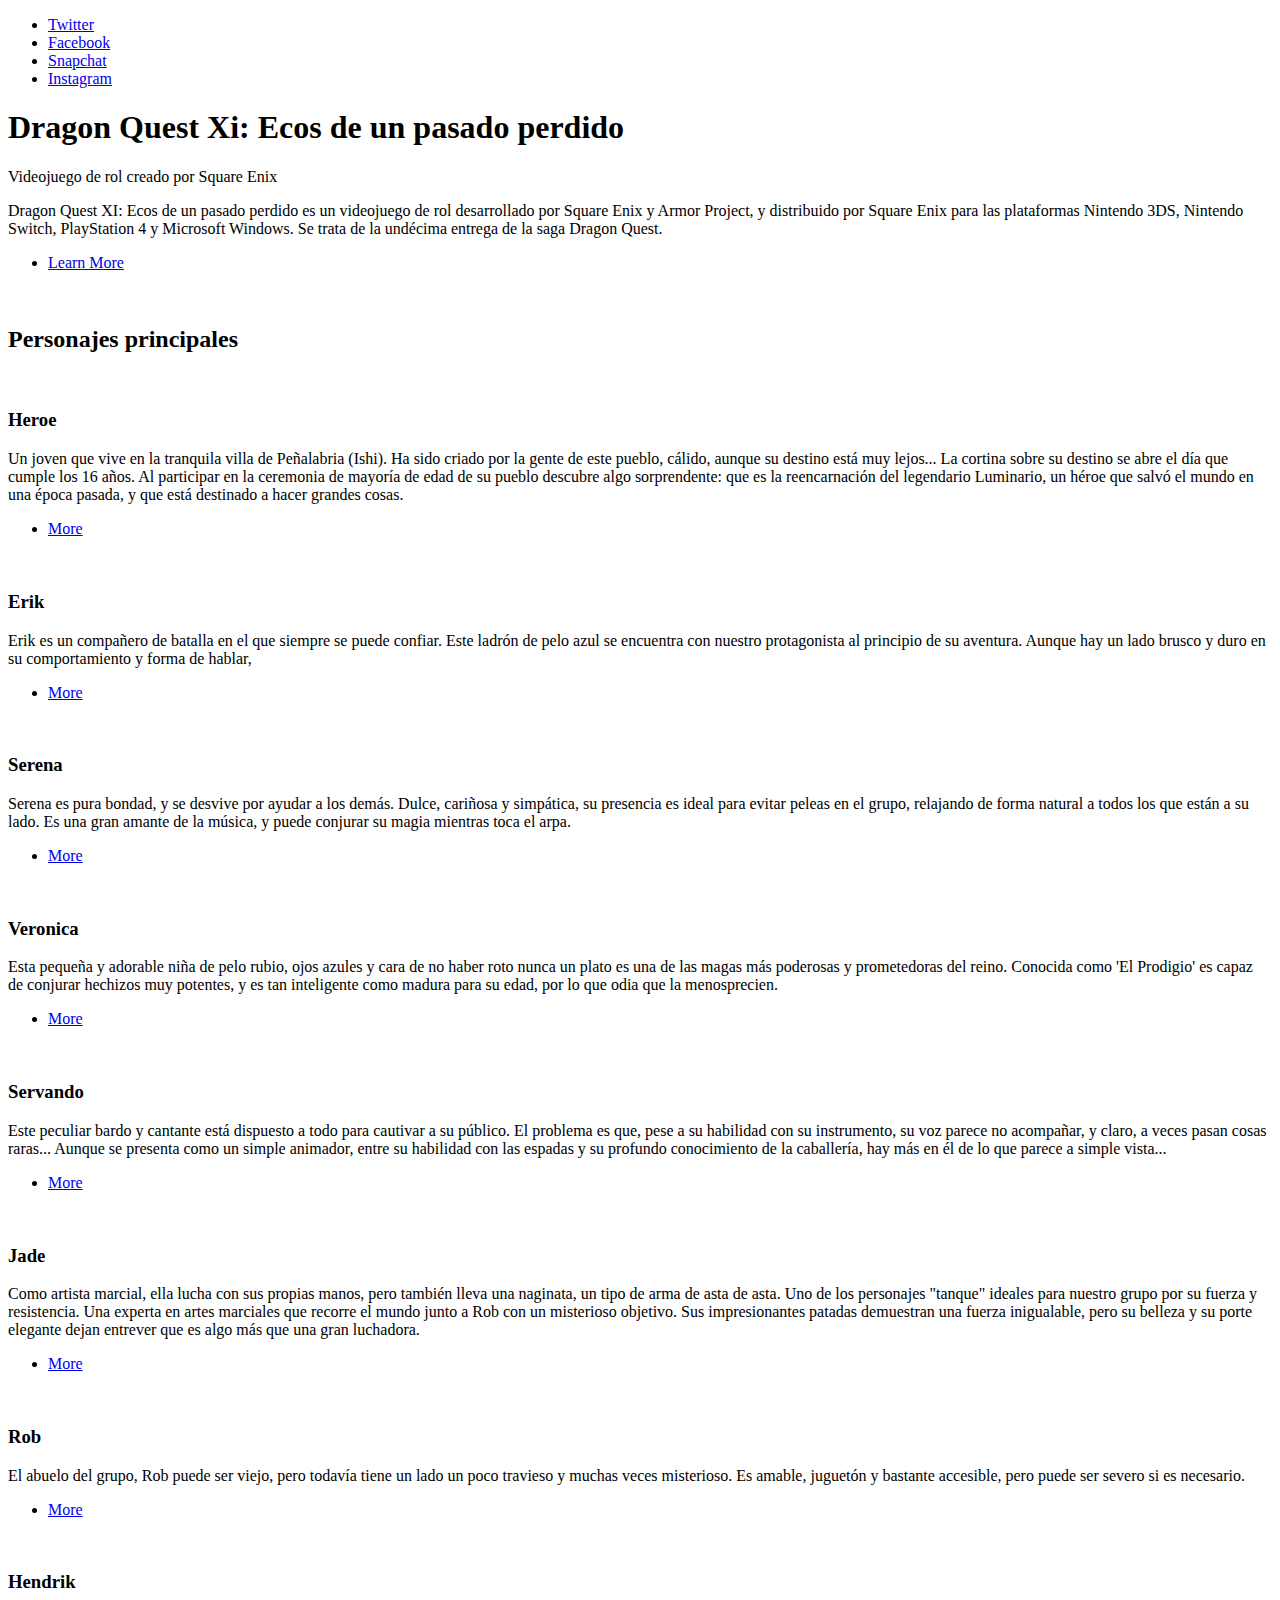
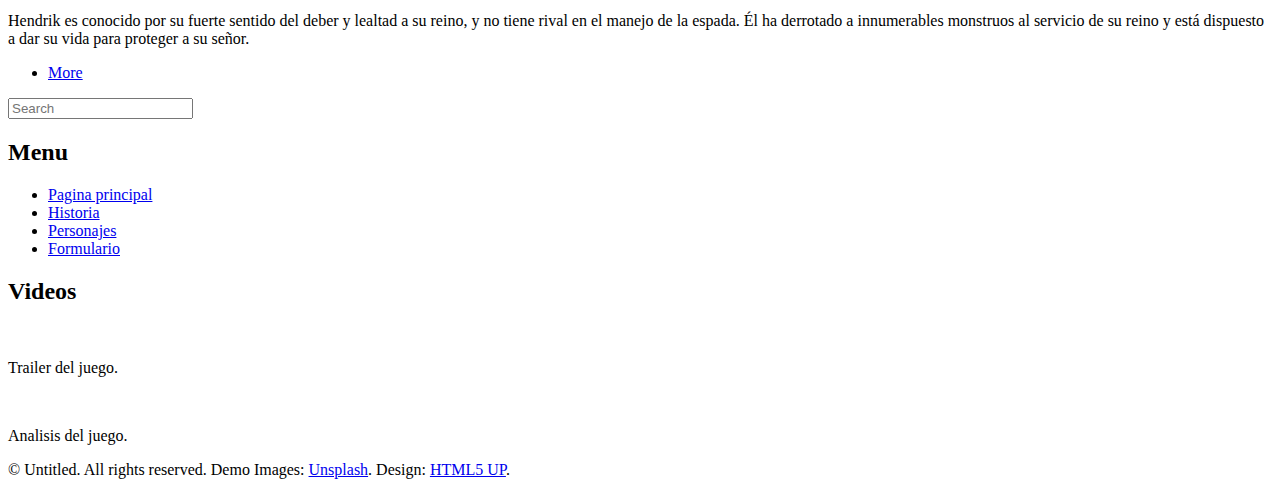
==== index.html @ d1fda699 "ficheros subidos" ====
<!DOCTYPE HTML>
<!--
	Editorial by HTML5 UP
	html5up.net | @ajlkn
	Free for personal and commercial use under the CCA 3.0 license (html5up.net/license)
-->
<html lang="es">
	<head>
		<title>Dragon Quest XI</title>
		<meta charset="utf-8" />
		<meta name="viewport" content="width=device-width, initial-scale=1, user-scalable=si" />
		<link rel="stylesheet" href="assets/css/main.css" />
		<link rel="shortcut icon" href="images/icon.png" type="image/x-icon">
	</head>
	<body class="is-preload">

		<!-- Wrapper -->
			<div id="wrapper">

				<!-- Main -->
					<div id="main">
						<div class="inner">

							<!-- Header -->
								<header id="header">
									<ul class="icons">
										<li><a href="https://twitter.com/?lang=es" class="icon fa-twitter"><span class="label">Twitter</span></a></li>
										<li><a href="https://es-es.facebook.com/" class="icon fa-facebook"><span class="label">Facebook</span></a></li>
										<li><a href="https://accounts.snapchat.com/accounts/login?continue=https%3A%2F%2Faccounts.snapchat.com%2Faccounts%2Fwelcome" class="icon fa-snapchat-ghost"><span class="label">Snapchat</span></a></li>
										<li><a href="https://www.instagram.com/?hl=es" class="icon fa-instagram"><span class="label">Instagram</span></a></li>
									</ul>
								</header>

							<!-- Banner -->
								<section id="banner">
									<div class="content">
										<header>
											<h1>Dragon Quest Xi: Ecos de un pasado perdido</h1>
											<p>Videojuego de rol creado por Square Enix</p>
										</header>
										<p>Dragon Quest XI: Ecos de un pasado perdido es un videojuego de rol desarrollado por Square Enix y Armor Project, y distribuido por Square Enix para las plataformas Nintendo 3DS, Nintendo Switch, PlayStation 4 y Microsoft Windows.​​​ Se trata de la undécima entrega de la saga Dragon Quest.</p>
										<ul class="actions">
											<li><a href="generic.html" class="button big">Learn More</a></li>
										</ul>
									</div>
									<span class="image object">
										<img src="images/DQ1.jpg" alt="" />
									</span>
								</section>

							<!-- Section -->
								<section>
									<header class="major">
										<h2>Personajes principales</h2>
									</header>
									<div class="posts">
										<article>
											<a href="#" class="image"><img src="images/Heroe.jpg" alt="" /></a>
											<h3>Heroe</h3>
											<p>Un joven que vive en la tranquila villa de Peñalabria (Ishi). Ha sido criado por la gente de este pueblo, cálido, aunque su destino está muy lejos... La cortina sobre su destino se abre el día que cumple los 16 años. Al participar en la ceremonia de mayoría de edad de su pueblo descubre algo sorprendente: que es la reencarnación del legendario Luminario, un héroe que salvó el mundo en una época pasada, y que está destinado a hacer grandes cosas.</p>
											<ul class="actions">
												<li><a href="Personajes.html" class="button">More</a></li>
											</ul>
										</article>
										<article>
											<a href="#" class="image"><img src="images/Erik.jpg" alt="" /></a>
											<h3>Erik</h3>
											<p>Erik es un compañero de batalla en el que siempre se puede confiar. Este ladrón de pelo azul se encuentra con nuestro protagonista al principio de su aventura. Aunque hay un lado brusco y duro en su comportamiento y forma de hablar,</p>
											<ul class="actions">
												<li><a href="Personajes.html" class="button">More</a></li>
											</ul>
										</article>
										<article>
											<a href="#" class="image"><img src="images/Serena.jpg" alt="" /></a>
											<h3>Serena</h3>
											<p>Serena es pura bondad, y se desvive por ayudar a los demás. Dulce, cariñosa y simpática, su presencia es ideal para evitar peleas en el grupo, relajando de forma natural a todos los que están a su lado. Es una gran amante de la música, y puede conjurar su magia mientras toca el arpa.</p>
											<ul class="actions">
												<li><a href="Personajes.html" class="button">More</a></li>
											</ul>
										</article>
										<article>
											<a href="#" class="image"><img src="images/Veronica.jpg" alt="" /></a>
											<h3>Veronica</h3>
											<p>Esta pequeña y adorable niña de pelo rubio, ojos azules y cara de no haber roto nunca un plato es una de las magas más poderosas y prometedoras del reino. Conocida como 'El Prodigio' es capaz de conjurar hechizos muy potentes, y es tan inteligente como madura para su edad, por lo que odia que la menosprecien.</p>
											<ul class="actions">
												<li><a href="Personajes.html" class="button">More</a></li>
											</ul>
										</article>
										<article>
											<a href="#" class="image"><img src="images/Servando.jpg" alt="" /></a>
											<h3>Servando</h3>
											<p>Este peculiar bardo y cantante está dispuesto a todo para cautivar a su público. El problema es que, pese a su habilidad con su instrumento, su voz parece no acompañar, y claro, a veces pasan cosas raras... Aunque se presenta como un simple animador, entre su habilidad con las espadas y su profundo conocimiento de la caballería, hay más en él de lo que parece a simple vista...</p>
											<ul class="actions">
												<li><a href="Personajes.html" class="button">More</a></li>
											</ul>
										</article>
										<article>
											<a href="#" class="image"><img src="images/Jade.jpg" alt="" /></a>
											<h3>Jade</h3>
											<p>Como artista marcial, ella lucha con sus propias manos, pero también lleva una naginata, un tipo de arma de asta de asta. Uno de los personajes "tanque" ideales para nuestro grupo por su fuerza y resistencia. Una experta en artes marciales que recorre el mundo junto a Rob con un misterioso objetivo. Sus impresionantes patadas demuestran una fuerza inigualable, pero su belleza y su porte elegante dejan entrever que es algo más que una gran luchadora.</p>
											<ul class="actions">
												<li><a href="Personajes.html" class="button">More</a></li>
											</ul>
										</article>
											<article>
												<a href="#" class="image"><img src="images/Rob.jpg" alt="" /></a>
												<h3>Rob</h3>
												<p>El abuelo del grupo, Rob puede ser viejo, pero todavía tiene un lado un poco travieso y muchas veces misterioso. Es amable, juguetón y bastante accesible, pero puede ser severo si es necesario.</p>
												<ul class="actions">
													<li><a href="Personajes.html" class="button">More</a></li>
												</ul>
											</article>
											<article>
												<a href="#" class="image"><img src="images/Hendrik.jpg" alt="" /></a>
												<h3>Hendrik</h3>
												<p>Hendrik es conocido por su fuerte sentido del deber y lealtad a su reino, y no tiene rival en el manejo de la espada. Él ha derrotado a innumerables monstruos al servicio de su reino y está dispuesto a dar su vida para proteger a su señor.</p>
												<ul class="actions">
													<li><a href="Personajes.html" class="button">More</a></li>
												</ul>
											</article>
									</div>
								</section>
						</div>
					</div>

				<!-- Sidebar -->
					<div id="sidebar">
						<div class="inner">

							<!-- Search -->
								<section id="search" class="alt">
									<form method="post" action="#">
										<input type="text" name="query" id="query" placeholder="Search" />
									</form>
								</section>

							<!-- Menu -->
								<nav id="menu">
									<header class="major">
										<h2>Menu</h2>
									</header>
									<ul>
										<li><a href="index.html">Pagina principal</a></li>
										<li><a href="generic.html">Historia</a></li>
										<li><a href="Personajes.html">Personajes</a></li>
										<li><a href="Formulario.html">Formulario</a></li>
									</ul>
								</nav>

							<!-- Section -->
								<section>
									<header class="major">
										<h2>Videos</h2>
									</header>
									<div class="mini-posts">
										<article>
											<a href="https://www.youtube.com/watch?v=Bmy3IkNPZjE" class="image"><img src="images/video.png" alt="" /></a>
											<p>Trailer del juego.</p>
										</article>
										<article>
											<a href="https://www.youtube.com/watch?v=i6t1KhMPfM4" class="image"><img src="images/Analisis.jpg" alt="" /></a>
											<p>Analisis del juego.</p>
										</article>
									</div>
								</section>

							<!-- Footer -->
								<footer id="footer">
									<p class="copyright">&copy; Untitled. All rights reserved. Demo Images: <a href="https://unsplash.com">Unsplash</a>. Design: <a href="https://html5up.net">HTML5 UP</a>.</p>
								</footer>

						</div>
					</div>
			</div>

		<!-- Scripts -->
			<script src="assets/js/jquery.min.js"></script>
			<script src="assets/js/browser.min.js"></script>
			<script src="assets/js/breakpoints.min.js"></script>
			<script src="assets/js/util.js"></script>
			<script src="assets/js/main.js"></script>

	</body>
</html>
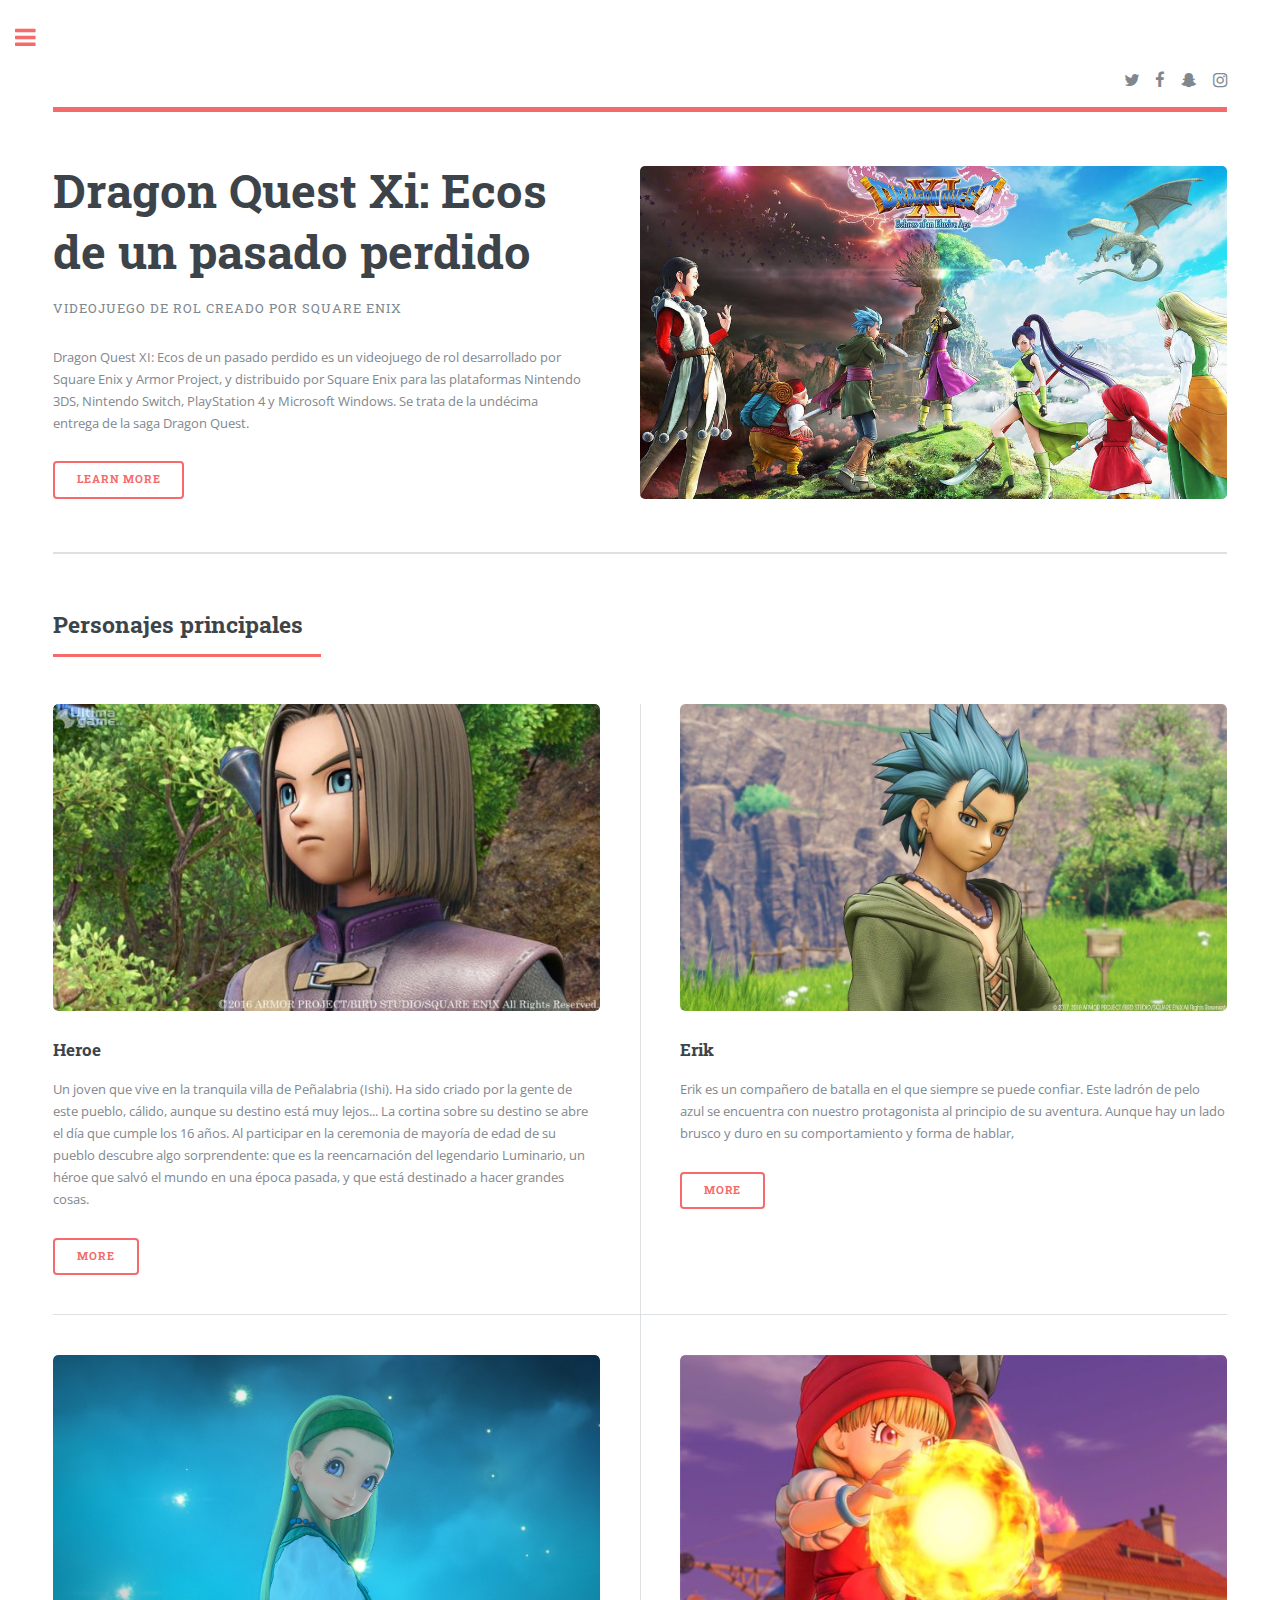
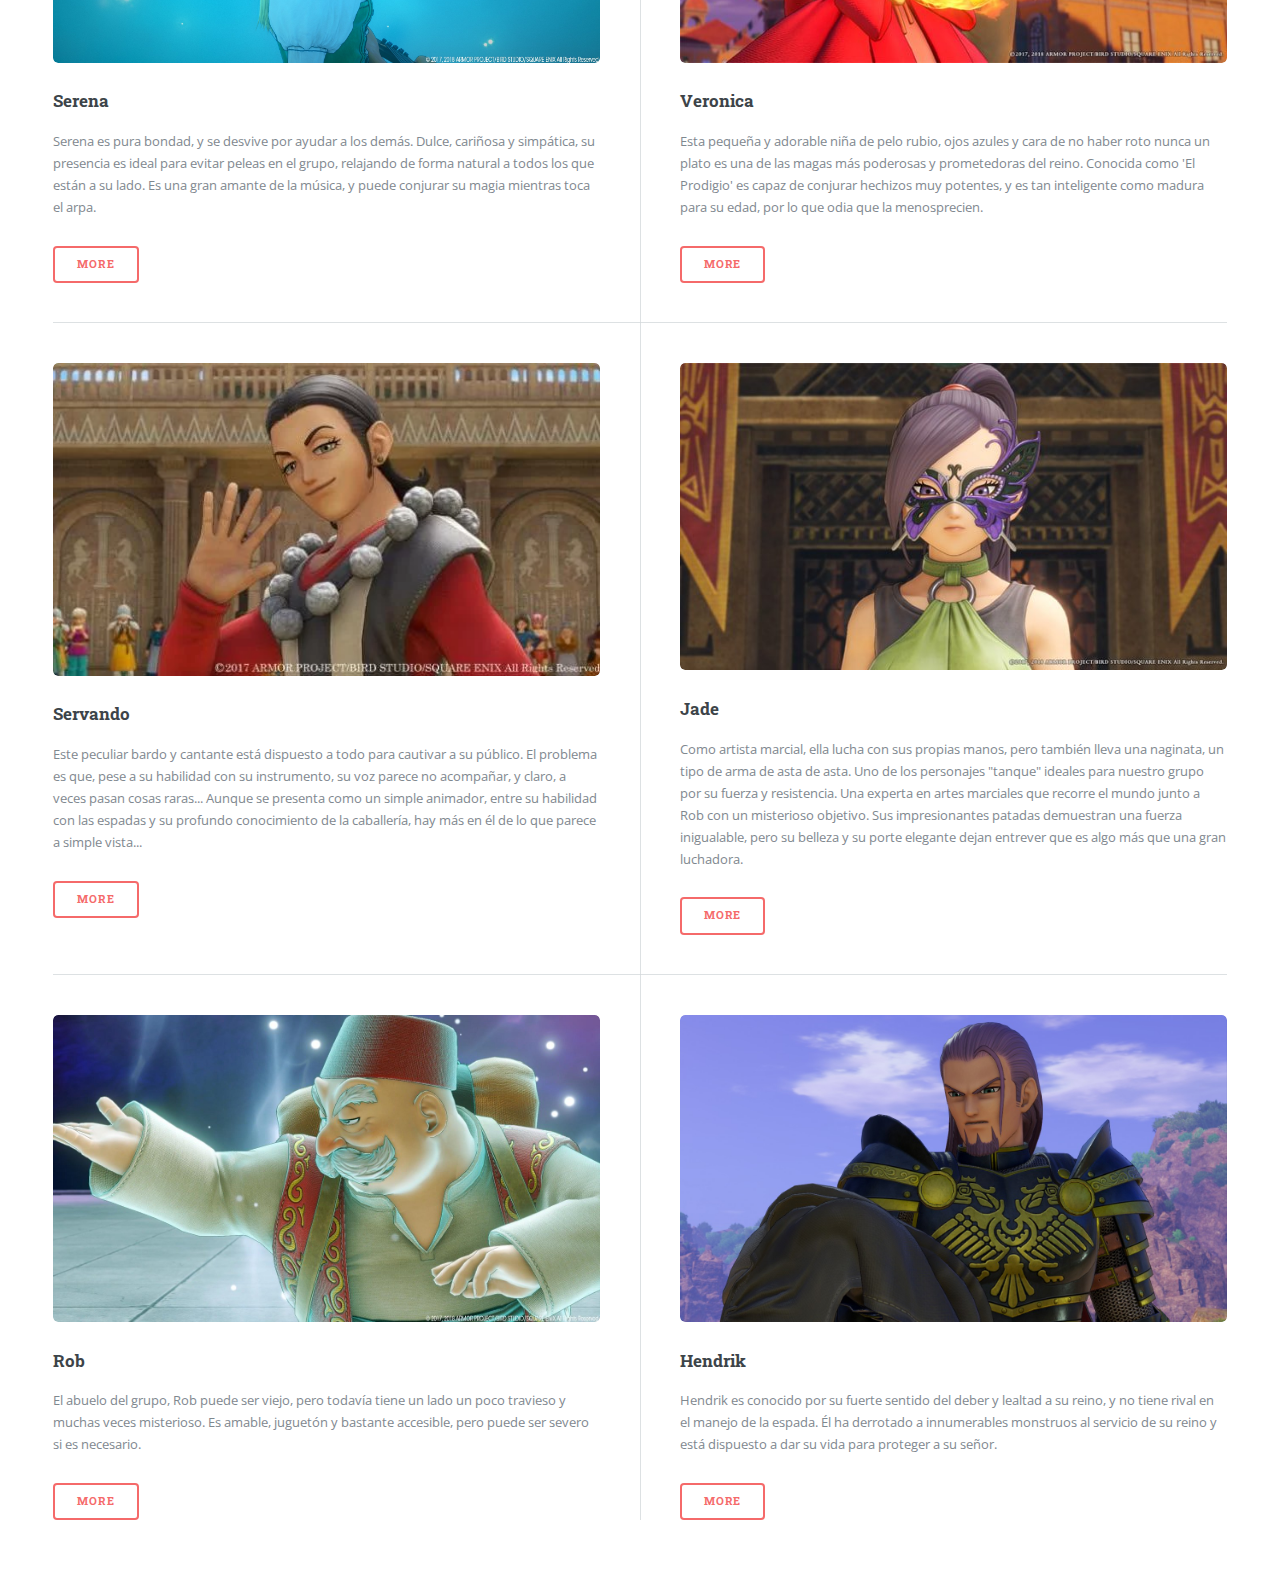
==== commit 0eba2a50: "paginas validadas" ====
--- a/index.html
+++ b/index.html
@@ -127,13 +127,6 @@
 					<div id="sidebar">
 						<div class="inner">
 
-							<!-- Search -->
-								<section id="search" class="alt">
-									<form method="post" action="#">
-										<input type="text" name="query" id="query" placeholder="Search" />
-									</form>
-								</section>
-
 							<!-- Menu -->
 								<nav id="menu">
 									<header class="major">
--- a/assets/css/main.css
+++ b/assets/css/main.css
@@ -0,0 +1,3580 @@
+@import url(font-awesome.min.css);
+@import url("https://fonts.googleapis.com/css?family=Open+Sans:400,600,400italic,600italic|Roboto+Slab:400,700");
+
+/*
+	Editorial by HTML5 UP
+	html5up.net | @ajlkn
+	Free for personal and commercial use under the CCA 3.0 license (html5up.net/license)
+*/
+
+html, body, div, span, applet, object,
+iframe, h1, h2, h3, h4, h5, h6, p, blockquote,
+pre, a, abbr, acronym, address, big, cite,
+code, del, dfn, em, img, ins, kbd, q, s, samp,
+small, strike, strong, sub, sup, tt, var, b,
+u, i, center, dl, dt, dd, ol, ul, li, fieldset,
+form, label, legend, table, caption, tbody,
+tfoot, thead, tr, th, td, article, aside,
+canvas, details, embed, figure, figcaption,
+footer, header, hgroup, menu, nav, output, ruby,
+section, summary, time, mark, audio, video {
+	margin: 0;
+	padding: 0;
+	border: 0;
+	font-size: 100%;
+	font: inherit;
+	vertical-align: baseline;}
+
+article, aside, details, figcaption, figure,
+footer, header, hgroup, menu, nav, section {
+	display: block;}
+
+body {
+	line-height: 1;
+}
+
+ol, ul {
+	list-style: none;
+}
+
+blockquote, q {
+	quotes: none;
+}
+
+	blockquote:before, blockquote:after, q:before, q:after {
+		content: '';
+		content: none;
+	}
+
+table {
+	border-collapse: collapse;
+	border-spacing: 0;
+}
+
+body {
+	-webkit-text-size-adjust: none;
+}
+
+mark {
+	background-color: transparent;
+	color: inherit;
+}
+
+input::-moz-focus-inner {
+	border: 0;
+	padding: 0;
+}
+
+input, select, textarea {
+	-moz-appearance: none;
+	-webkit-appearance: none;
+	-ms-appearance: none;
+	appearance: none;
+}
+
+/* Basic */
+
+	@-ms-viewport {
+		width: device-width;
+	}
+
+	body {
+		-ms-overflow-style: scrollbar;
+	}
+
+	@media screen and (max-width: 480px) {
+
+		html, body {
+			min-width: 320px;
+		}
+
+	}
+
+	html {
+		box-sizing: border-box;
+	}
+
+	*, *:before, *:after {
+		box-sizing: inherit;
+	}
+
+	body {
+		background: #ffffff;
+	}
+
+		body.is-preload *, body.is-preload *:before, body.is-preload *:after, body.is-resizing *, body.is-resizing *:before, body.is-resizing *:after {
+			-moz-animation: none !important;
+			-webkit-animation: none !important;
+			-ms-animation: none !important;
+			animation: none !important;
+			-moz-transition: none !important;
+			-webkit-transition: none !important;
+			-ms-transition: none !important;
+			transition: none !important;
+		}
+
+/* Type */
+
+	body, input, select, textarea {
+		color: #7f888f;
+		font-family: "Open Sans", sans-serif;
+		font-size: 13pt;
+		font-weight: 400;
+		line-height: 1.65;
+	}
+
+		@media screen and (max-width: 1680px) {
+
+			body, input, select, textarea {
+				font-size: 11pt;
+			}
+
+		}
+
+		@media screen and (max-width: 1280px) {
+
+			body, input, select, textarea {
+				font-size: 10pt;
+			}
+
+		}
+
+		@media screen and (max-width: 360px) {
+
+			body, input, select, textarea {
+				font-size: 9pt;
+			}
+
+		}
+
+	a {
+		-moz-transition: color 0.2s ease-in-out, border-bottom-color 0.2s ease-in-out;
+		-webkit-transition: color 0.2s ease-in-out, border-bottom-color 0.2s ease-in-out;
+		-ms-transition: color 0.2s ease-in-out, border-bottom-color 0.2s ease-in-out;
+		transition: color 0.2s ease-in-out, border-bottom-color 0.2s ease-in-out;
+		border-bottom: dotted 1px;
+		color: #f56a6a;
+		text-decoration: none;
+	}
+
+		a:hover {
+			border-bottom-color: #f56a6a;
+			color: #f56a6a !important;
+		}
+
+			a:hover strong {
+				color: inherit;
+			}
+
+	strong, b {
+		color: #3d4449;
+		font-weight: 600;
+	}
+
+	em, i {
+		font-style: italic;
+	}
+
+	p {
+		margin: 0 0 2em 0;
+	}
+
+	h1, h2, h3, h4, h5, h6 {
+		color: #3d4449;
+		font-family: "Roboto Slab", serif;
+		font-weight: 700;
+		line-height: 1.5;
+		margin: 0 0 1em 0;
+	}
+
+		h1 a, h2 a, h3 a, h4 a, h5 a, h6 a {
+			color: inherit;
+			text-decoration: none;
+			border-bottom: 0;
+		}
+
+	h1 {
+		font-size: 4em;
+		margin: 0 0 0.5em 0;
+		line-height: 1.3;
+	}
+
+	h2 {
+		font-size: 1.75em;
+	}
+
+	h3 {
+		font-size: 1.25em;
+	}
+
+	h4 {
+		font-size: 1.1em;
+	}
+
+	h5 {
+		font-size: 0.9em;
+	}
+
+	h6 {
+		font-size: 0.7em;
+	}
+
+	@media screen and (max-width: 1680px) {
+
+		h1 {
+			font-size: 3.5em;
+		}
+
+	}
+
+	@media screen and (max-width: 980px) {
+
+		h1 {
+			font-size: 3.25em;
+		}
+
+	}
+
+	@media screen and (max-width: 736px) {
+
+		h1 {
+			font-size: 2em;
+			line-height: 1.4;
+		}
+
+		h2 {
+			font-size: 1.5em;
+		}
+
+	}
+
+	sub {
+		font-size: 0.8em;
+		position: relative;
+		top: 0.5em;
+	}
+
+	sup {
+		font-size: 0.8em;
+		position: relative;
+		top: -0.5em;
+	}
+
+	blockquote {
+		border-left: solid 3px rgba(210, 215, 217, 0.75);
+		font-style: italic;
+		margin: 0 0 2em 0;
+		padding: 0.5em 0 0.5em 2em;
+	}
+
+	code {
+		background: rgba(230, 235, 237, 0.25);
+		border-radius: 0.375em;
+		border: solid 1px rgba(210, 215, 217, 0.75);
+		font-family: "Courier New", monospace;
+		font-size: 0.9em;
+		margin: 0 0.25em;
+		padding: 0.25em 0.65em;
+	}
+
+	pre {
+		-webkit-overflow-scrolling: touch;
+		font-family: "Courier New", monospace;
+		font-size: 0.9em;
+		margin: 0 0 2em 0;
+	}
+
+		pre code {
+			display: block;
+			line-height: 1.75;
+			padding: 1em 1.5em;
+			overflow-x: auto;
+		}
+
+	hr {
+		border: 0;
+		border-bottom: solid 1px rgba(210, 215, 217, 0.75);
+		margin: 2em 0;
+	}
+
+		hr.major {
+			margin: 3em 0;
+		}
+
+	.align-left {
+		text-align: left;
+	}
+
+	.align-center {
+		text-align: center;
+	}
+
+	.align-right {
+		text-align: right;
+	}
+
+/* Row */
+
+	.row {
+		display: flex;
+		flex-wrap: wrap;
+		box-sizing: border-box;
+		align-items: stretch;
+	}
+
+		.row > * {
+			box-sizing: border-box;
+		}
+
+		.row.gtr-uniform > * > :last-child {
+			margin-bottom: 0;
+		}
+
+		.row.aln-left {
+			justify-content: flex-start;
+		}
+
+		.row.aln-center {
+			justify-content: center;
+		}
+
+		.row.aln-right {
+			justify-content: flex-end;
+		}
+
+		.row.aln-top {
+			align-items: flex-start;
+		}
+
+		.row.aln-middle {
+			align-items: center;
+		}
+
+		.row.aln-bottom {
+			align-items: flex-end;
+		}
+
+		.row > .imp {
+			order: -1;
+		}
+
+		.row > .col-1 {
+			width: 8.3333333333%;
+		}
+
+		.row > .off-1 {
+			margin-left: 8.3333333333%;
+		}
+
+		.row > .col-2 {
+			width: 16.6666666667%;
+		}
+
+		.row > .off-2 {
+			margin-left: 16.6666666667%;
+		}
+
+		.row > .col-3 {
+			width: 25%;
+		}
+
+		.row > .off-3 {
+			margin-left: 25%;
+		}
+
+		.row > .col-4 {
+			width: 33.3333333333%;
+		}
+
+		.row > .off-4 {
+			margin-left: 33.3333333333%;
+		}
+
+		.row > .col-5 {
+			width: 41.6666666667%;
+		}
+
+		.row > .off-5 {
+			margin-left: 41.6666666667%;
+		}
+
+		.row > .col-6 {
+			width: 50%;
+		}
+
+		.row > .off-6 {
+			margin-left: 50%;
+		}
+
+		.row > .col-7 {
+			width: 58.3333333333%;
+		}
+
+		.row > .off-7 {
+			margin-left: 58.3333333333%;
+		}
+
+		.row > .col-8 {
+			width: 66.6666666667%;
+		}
+
+		.row > .off-8 {
+			margin-left: 66.6666666667%;
+		}
+
+		.row > .col-9 {
+			width: 75%;
+		}
+
+		.row > .off-9 {
+			margin-left: 75%;
+		}
+
+		.row > .col-10 {
+			width: 83.3333333333%;
+		}
+
+		.row > .off-10 {
+			margin-left: 83.3333333333%;
+		}
+
+		.row > .col-11 {
+			width: 91.6666666667%;
+		}
+
+		.row > .off-11 {
+			margin-left: 91.6666666667%;
+		}
+
+		.row > .col-12 {
+			width: 100%;
+		}
+
+		.row > .off-12 {
+			margin-left: 100%;
+		}
+
+		.row.gtr-0 {
+			margin-top: 0;
+			margin-left: 0em;
+		}
+
+			.row.gtr-0 > * {
+				padding: 0 0 0 0em;
+			}
+
+			.row.gtr-0.gtr-uniform {
+				margin-top: 0em;
+			}
+
+				.row.gtr-0.gtr-uniform > * {
+					padding-top: 0em;
+				}
+
+		.row.gtr-25 {
+			margin-top: 0;
+			margin-left: -0.375em;
+		}
+
+			.row.gtr-25 > * {
+				padding: 0 0 0 0.375em;
+			}
+
+			.row.gtr-25.gtr-uniform {
+				margin-top: -0.375em;
+			}
+
+				.row.gtr-25.gtr-uniform > * {
+					padding-top: 0.375em;
+				}
+
+		.row.gtr-50 {
+			margin-top: 0;
+			margin-left: -0.75em;
+		}
+
+			.row.gtr-50 > * {
+				padding: 0 0 0 0.75em;
+			}
+
+			.row.gtr-50.gtr-uniform {
+				margin-top: -0.75em;
+			}
+
+				.row.gtr-50.gtr-uniform > * {
+					padding-top: 0.75em;
+				}
+
+		.row {
+			margin-top: 0;
+			margin-left: -1.5em;
+		}
+
+			.row > * {
+				padding: 0 0 0 1.5em;
+			}
+
+			.row.gtr-uniform {
+				margin-top: -1.5em;
+			}
+
+				.row.gtr-uniform > * {
+					padding-top: 1.5em;
+				}
+
+		.row.gtr-150 {
+			margin-top: 0;
+			margin-left: -2.25em;
+		}
+
+			.row.gtr-150 > * {
+				padding: 0 0 0 2.25em;
+			}
+
+			.row.gtr-150.gtr-uniform {
+				margin-top: -2.25em;
+			}
+
+				.row.gtr-150.gtr-uniform > * {
+					padding-top: 2.25em;
+				}
+
+		.row.gtr-200 {
+			margin-top: 0;
+			margin-left: -3em;
+		}
+
+			.row.gtr-200 > * {
+				padding: 0 0 0 3em;
+			}
+
+			.row.gtr-200.gtr-uniform {
+				margin-top: -3em;
+			}
+
+				.row.gtr-200.gtr-uniform > * {
+					padding-top: 3em;
+				}
+
+		@media screen and (max-width: 1680px) {
+
+			.row {
+				display: flex;
+				flex-wrap: wrap;
+				box-sizing: border-box;
+				align-items: stretch;
+			}
+
+				.row > * {
+					box-sizing: border-box;
+				}
+
+				.row.gtr-uniform > * > :last-child {
+					margin-bottom: 0;
+				}
+
+				.row.aln-left {
+					justify-content: flex-start;
+				}
+
+				.row.aln-center {
+					justify-content: center;
+				}
+
+				.row.aln-right {
+					justify-content: flex-end;
+				}
+
+				.row.aln-top {
+					align-items: flex-start;
+				}
+
+				.row.aln-middle {
+					align-items: center;
+				}
+
+				.row.aln-bottom {
+					align-items: flex-end;
+				}
+
+				.row > .imp-xlarge {
+					order: -1;
+				}
+
+				.row > .col-1-xlarge {
+					width: 8.3333333333%;
+				}
+
+				.row > .off-1-xlarge {
+					margin-left: 8.3333333333%;
+				}
+
+				.row > .col-2-xlarge {
+					width: 16.6666666667%;
+				}
+
+				.row > .off-2-xlarge {
+					margin-left: 16.6666666667%;
+				}
+
+				.row > .col-3-xlarge {
+					width: 25%;
+				}
+
+				.row > .off-3-xlarge {
+					margin-left: 25%;
+				}
+
+				.row > .col-4-xlarge {
+					width: 33.3333333333%;
+				}
+
+				.row > .off-4-xlarge {
+					margin-left: 33.3333333333%;
+				}
+
+				.row > .col-5-xlarge {
+					width: 41.6666666667%;
+				}
+
+				.row > .off-5-xlarge {
+					margin-left: 41.6666666667%;
+				}
+
+				.row > .col-6-xlarge {
+					width: 50%;
+				}
+
+				.row > .off-6-xlarge {
+					margin-left: 50%;
+				}
+
+				.row > .col-7-xlarge {
+					width: 58.3333333333%;
+				}
+
+				.row > .off-7-xlarge {
+					margin-left: 58.3333333333%;
+				}
+
+				.row > .col-8-xlarge {
+					width: 66.6666666667%;
+				}
+
+				.row > .off-8-xlarge {
+					margin-left: 66.6666666667%;
+				}
+
+				.row > .col-9-xlarge {
+					width: 75%;
+				}
+
+				.row > .off-9-xlarge {
+					margin-left: 75%;
+				}
+
+				.row > .col-10-xlarge {
+					width: 83.3333333333%;
+				}
+
+				.row > .off-10-xlarge {
+					margin-left: 83.3333333333%;
+				}
+
+				.row > .col-11-xlarge {
+					width: 91.6666666667%;
+				}
+
+				.row > .off-11-xlarge {
+					margin-left: 91.6666666667%;
+				}
+
+				.row > .col-12-xlarge {
+					width: 100%;
+				}
+
+				.row > .off-12-xlarge {
+					margin-left: 100%;
+				}
+
+				.row.gtr-0 {
+					margin-top: 0;
+					margin-left: 0em;
+				}
+
+					.row.gtr-0 > * {
+						padding: 0 0 0 0em;
+					}
+
+					.row.gtr-0.gtr-uniform {
+						margin-top: 0em;
+					}
+
+						.row.gtr-0.gtr-uniform > * {
+							padding-top: 0em;
+						}
+
+				.row.gtr-25 {
+					margin-top: 0;
+					margin-left: -0.375em;
+				}
+
+					.row.gtr-25 > * {
+						padding: 0 0 0 0.375em;
+					}
+
+					.row.gtr-25.gtr-uniform {
+						margin-top: -0.375em;
+					}
+
+						.row.gtr-25.gtr-uniform > * {
+							padding-top: 0.375em;
+						}
+
+				.row.gtr-50 {
+					margin-top: 0;
+					margin-left: -0.75em;
+				}
+
+					.row.gtr-50 > * {
+						padding: 0 0 0 0.75em;
+					}
+
+					.row.gtr-50.gtr-uniform {
+						margin-top: -0.75em;
+					}
+
+						.row.gtr-50.gtr-uniform > * {
+							padding-top: 0.75em;
+						}
+
+				.row {
+					margin-top: 0;
+					margin-left: -1.5em;
+				}
+
+					.row > * {
+						padding: 0 0 0 1.5em;
+					}
+
+					.row.gtr-uniform {
+						margin-top: -1.5em;
+					}
+
+						.row.gtr-uniform > * {
+							padding-top: 1.5em;
+						}
+
+				.row.gtr-150 {
+					margin-top: 0;
+					margin-left: -2.25em;
+				}
+
+					.row.gtr-150 > * {
+						padding: 0 0 0 2.25em;
+					}
+
+					.row.gtr-150.gtr-uniform {
+						margin-top: -2.25em;
+					}
+
+						.row.gtr-150.gtr-uniform > * {
+							padding-top: 2.25em;
+						}
+
+				.row.gtr-200 {
+					margin-top: 0;
+					margin-left: -3em;
+				}
+
+					.row.gtr-200 > * {
+						padding: 0 0 0 3em;
+					}
+
+					.row.gtr-200.gtr-uniform {
+						margin-top: -3em;
+					}
+
+						.row.gtr-200.gtr-uniform > * {
+							padding-top: 3em;
+						}
+
+		}
+
+		@media screen and (max-width: 1280px) {
+
+			.row {
+				display: flex;
+				flex-wrap: wrap;
+				box-sizing: border-box;
+				align-items: stretch;
+			}
+
+				.row > * {
+					box-sizing: border-box;
+				}
+
+				.row.gtr-uniform > * > :last-child {
+					margin-bottom: 0;
+				}
+
+				.row.aln-left {
+					justify-content: flex-start;
+				}
+
+				.row.aln-center {
+					justify-content: center;
+				}
+
+				.row.aln-right {
+					justify-content: flex-end;
+				}
+
+				.row.aln-top {
+					align-items: flex-start;
+				}
+
+				.row.aln-middle {
+					align-items: center;
+				}
+
+				.row.aln-bottom {
+					align-items: flex-end;
+				}
+
+				.row > .imp-large {
+					order: -1;
+				}
+
+				.row > .col-1-large {
+					width: 8.3333333333%;
+				}
+
+				.row > .off-1-large {
+					margin-left: 8.3333333333%;
+				}
+
+				.row > .col-2-large {
+					width: 16.6666666667%;
+				}
+
+				.row > .off-2-large {
+					margin-left: 16.6666666667%;
+				}
+
+				.row > .col-3-large {
+					width: 25%;
+				}
+
+				.row > .off-3-large {
+					margin-left: 25%;
+				}
+
+				.row > .col-4-large {
+					width: 33.3333333333%;
+				}
+
+				.row > .off-4-large {
+					margin-left: 33.3333333333%;
+				}
+
+				.row > .col-5-large {
+					width: 41.6666666667%;
+				}
+
+				.row > .off-5-large {
+					margin-left: 41.6666666667%;
+				}
+
+				.row > .col-6-large {
+					width: 50%;
+				}
+
+				.row > .off-6-large {
+					margin-left: 50%;
+				}
+
+				.row > .col-7-large {
+					width: 58.3333333333%;
+				}
+
+				.row > .off-7-large {
+					margin-left: 58.3333333333%;
+				}
+
+				.row > .col-8-large {
+					width: 66.6666666667%;
+				}
+
+				.row > .off-8-large {
+					margin-left: 66.6666666667%;
+				}
+
+				.row > .col-9-large {
+					width: 75%;
+				}
+
+				.row > .off-9-large {
+					margin-left: 75%;
+				}
+
+				.row > .col-10-large {
+					width: 83.3333333333%;
+				}
+
+				.row > .off-10-large {
+					margin-left: 83.3333333333%;
+				}
+
+				.row > .col-11-large {
+					width: 91.6666666667%;
+				}
+
+				.row > .off-11-large {
+					margin-left: 91.6666666667%;
+				}
+
+				.row > .col-12-large {
+					width: 100%;
+				}
+
+				.row > .off-12-large {
+					margin-left: 100%;
+				}
+
+				.row.gtr-0 {
+					margin-top: 0;
+					margin-left: 0em;
+				}
+
+					.row.gtr-0 > * {
+						padding: 0 0 0 0em;
+					}
+
+					.row.gtr-0.gtr-uniform {
+						margin-top: 0em;
+					}
+
+						.row.gtr-0.gtr-uniform > * {
+							padding-top: 0em;
+						}
+
+				.row.gtr-25 {
+					margin-top: 0;
+					margin-left: -0.375em;
+				}
+
+					.row.gtr-25 > * {
+						padding: 0 0 0 0.375em;
+					}
+
+					.row.gtr-25.gtr-uniform {
+						margin-top: -0.375em;
+					}
+
+						.row.gtr-25.gtr-uniform > * {
+							padding-top: 0.375em;
+						}
+
+				.row.gtr-50 {
+					margin-top: 0;
+					margin-left: -0.75em;
+				}
+
+					.row.gtr-50 > * {
+						padding: 0 0 0 0.75em;
+					}
+
+					.row.gtr-50.gtr-uniform {
+						margin-top: -0.75em;
+					}
+
+						.row.gtr-50.gtr-uniform > * {
+							padding-top: 0.75em;
+						}
+
+				.row {
+					margin-top: 0;
+					margin-left: -1.5em;
+				}
+
+					.row > * {
+						padding: 0 0 0 1.5em;
+					}
+
+					.row.gtr-uniform {
+						margin-top: -1.5em;
+					}
+
+						.row.gtr-uniform > * {
+							padding-top: 1.5em;
+						}
+
+				.row.gtr-150 {
+					margin-top: 0;
+					margin-left: -2.25em;
+				}
+
+					.row.gtr-150 > * {
+						padding: 0 0 0 2.25em;
+					}
+
+					.row.gtr-150.gtr-uniform {
+						margin-top: -2.25em;
+					}
+
+						.row.gtr-150.gtr-uniform > * {
+							padding-top: 2.25em;
+						}
+
+				.row.gtr-200 {
+					margin-top: 0;
+					margin-left: -3em;
+				}
+
+					.row.gtr-200 > * {
+						padding: 0 0 0 3em;
+					}
+
+					.row.gtr-200.gtr-uniform {
+						margin-top: -3em;
+					}
+
+						.row.gtr-200.gtr-uniform > * {
+							padding-top: 3em;
+						}
+
+		}
+
+		@media screen and (max-width: 980px) {
+
+			.row {
+				display: flex;
+				flex-wrap: wrap;
+				box-sizing: border-box;
+				align-items: stretch;
+			}
+
+				.row > * {
+					box-sizing: border-box;
+				}
+
+				.row.gtr-uniform > * > :last-child {
+					margin-bottom: 0;
+				}
+
+				.row.aln-left {
+					justify-content: flex-start;
+				}
+
+				.row.aln-center {
+					justify-content: center;
+				}
+
+				.row.aln-right {
+					justify-content: flex-end;
+				}
+
+				.row.aln-top {
+					align-items: flex-start;
+				}
+
+				.row.aln-middle {
+					align-items: center;
+				}
+
+				.row.aln-bottom {
+					align-items: flex-end;
+				}
+
+				.row > .imp-medium {
+					order: -1;
+				}
+
+				.row > .col-1-medium {
+					width: 8.3333333333%;
+				}
+
+				.row > .off-1-medium {
+					margin-left: 8.3333333333%;
+				}
+
+				.row > .col-2-medium {
+					width: 16.6666666667%;
+				}
+
+				.row > .off-2-medium {
+					margin-left: 16.6666666667%;
+				}
+
+				.row > .col-3-medium {
+					width: 25%;
+				}
+
+				.row > .off-3-medium {
+					margin-left: 25%;
+				}
+
+				.row > .col-4-medium {
+					width: 33.3333333333%;
+				}
+
+				.row > .off-4-medium {
+					margin-left: 33.3333333333%;
+				}
+
+				.row > .col-5-medium {
+					width: 41.6666666667%;
+				}
+
+				.row > .off-5-medium {
+					margin-left: 41.6666666667%;
+				}
+
+				.row > .col-6-medium {
+					width: 50%;
+				}
+
+				.row > .off-6-medium {
+					margin-left: 50%;
+				}
+
+				.row > .col-7-medium {
+					width: 58.3333333333%;
+				}
+
+				.row > .off-7-medium {
+					margin-left: 58.3333333333%;
+				}
+
+				.row > .col-8-medium {
+					width: 66.6666666667%;
+				}
+
+				.row > .off-8-medium {
+					margin-left: 66.6666666667%;
+				}
+
+				.row > .col-9-medium {
+					width: 75%;
+				}
+
+				.row > .off-9-medium {
+					margin-left: 75%;
+				}
+
+				.row > .col-10-medium {
+					width: 83.3333333333%;
+				}
+
+				.row > .off-10-medium {
+					margin-left: 83.3333333333%;
+				}
+
+				.row > .col-11-medium {
+					width: 91.6666666667%;
+				}
+
+				.row > .off-11-medium {
+					margin-left: 91.6666666667%;
+				}
+
+				.row > .col-12-medium {
+					width: 100%;
+				}
+
+				.row > .off-12-medium {
+					margin-left: 100%;
+				}
+
+				.row.gtr-0 {
+					margin-top: 0;
+					margin-left: 0em;
+				}
+
+					.row.gtr-0 > * {
+						padding: 0 0 0 0em;
+					}
+
+					.row.gtr-0.gtr-uniform {
+						margin-top: 0em;
+					}
+
+						.row.gtr-0.gtr-uniform > * {
+							padding-top: 0em;
+						}
+
+				.row.gtr-25 {
+					margin-top: 0;
+					margin-left: -0.375em;
+				}
+
+					.row.gtr-25 > * {
+						padding: 0 0 0 0.375em;
+					}
+
+					.row.gtr-25.gtr-uniform {
+						margin-top: -0.375em;
+					}
+
+						.row.gtr-25.gtr-uniform > * {
+							padding-top: 0.375em;
+						}
+
+				.row.gtr-50 {
+					margin-top: 0;
+					margin-left: -0.75em;
+				}
+
+					.row.gtr-50 > * {
+						padding: 0 0 0 0.75em;
+					}
+
+					.row.gtr-50.gtr-uniform {
+						margin-top: -0.75em;
+					}
+
+						.row.gtr-50.gtr-uniform > * {
+							padding-top: 0.75em;
+						}
+
+				.row {
+					margin-top: 0;
+					margin-left: -1.5em;
+				}
+
+					.row > * {
+						padding: 0 0 0 1.5em;
+					}
+
+					.row.gtr-uniform {
+						margin-top: -1.5em;
+					}
+
+						.row.gtr-uniform > * {
+							padding-top: 1.5em;
+						}
+
+				.row.gtr-150 {
+					margin-top: 0;
+					margin-left: -2.25em;
+				}
+
+					.row.gtr-150 > * {
+						padding: 0 0 0 2.25em;
+					}
+
+					.row.gtr-150.gtr-uniform {
+						margin-top: -2.25em;
+					}
+
+						.row.gtr-150.gtr-uniform > * {
+							padding-top: 2.25em;
+						}
+
+				.row.gtr-200 {
+					margin-top: 0;
+					margin-left: -3em;
+				}
+
+					.row.gtr-200 > * {
+						padding: 0 0 0 3em;
+					}
+
+					.row.gtr-200.gtr-uniform {
+						margin-top: -3em;
+					}
+
+						.row.gtr-200.gtr-uniform > * {
+							padding-top: 3em;
+						}
+
+		}
+
+		@media screen and (max-width: 736px) {
+
+			.row {
+				display: flex;
+				flex-wrap: wrap;
+				box-sizing: border-box;
+				align-items: stretch;
+			}
+
+				.row > * {
+					box-sizing: border-box;
+				}
+
+				.row.gtr-uniform > * > :last-child {
+					margin-bottom: 0;
+				}
+
+				.row.aln-left {
+					justify-content: flex-start;
+				}
+
+				.row.aln-center {
+					justify-content: center;
+				}
+
+				.row.aln-right {
+					justify-content: flex-end;
+				}
+
+				.row.aln-top {
+					align-items: flex-start;
+				}
+
+				.row.aln-middle {
+					align-items: center;
+				}
+
+				.row.aln-bottom {
+					align-items: flex-end;
+				}
+
+				.row > .imp-small {
+					order: -1;
+				}
+
+				.row > .col-1-small {
+					width: 8.3333333333%;
+				}
+
+				.row > .off-1-small {
+					margin-left: 8.3333333333%;
+				}
+
+				.row > .col-2-small {
+					width: 16.6666666667%;
+				}
+
+				.row > .off-2-small {
+					margin-left: 16.6666666667%;
+				}
+
+				.row > .col-3-small {
+					width: 25%;
+				}
+
+				.row > .off-3-small {
+					margin-left: 25%;
+				}
+
+				.row > .col-4-small {
+					width: 33.3333333333%;
+				}
+
+				.row > .off-4-small {
+					margin-left: 33.3333333333%;
+				}
+
+				.row > .col-5-small {
+					width: 41.6666666667%;
+				}
+
+				.row > .off-5-small {
+					margin-left: 41.6666666667%;
+				}
+
+				.row > .col-6-small {
+					width: 50%;
+				}
+
+				.row > .off-6-small {
+					margin-left: 50%;
+				}
+
+				.row > .col-7-small {
+					width: 58.3333333333%;
+				}
+
+				.row > .off-7-small {
+					margin-left: 58.3333333333%;
+				}
+
+				.row > .col-8-small {
+					width: 66.6666666667%;
+				}
+
+				.row > .off-8-small {
+					margin-left: 66.6666666667%;
+				}
+
+				.row > .col-9-small {
+					width: 75%;
+				}
+
+				.row > .off-9-small {
+					margin-left: 75%;
+				}
+
+				.row > .col-10-small {
+					width: 83.3333333333%;
+				}
+
+				.row > .off-10-small {
+					margin-left: 83.3333333333%;
+				}
+
+				.row > .col-11-small {
+					width: 91.6666666667%;
+				}
+
+				.row > .off-11-small {
+					margin-left: 91.6666666667%;
+				}
+
+				.row > .col-12-small {
+					width: 100%;
+				}
+
+				.row > .off-12-small {
+					margin-left: 100%;
+				}
+
+				.row.gtr-0 {
+					margin-top: 0;
+					margin-left: 0em;
+				}
+
+					.row.gtr-0 > * {
+						padding: 0 0 0 0em;
+					}
+
+					.row.gtr-0.gtr-uniform {
+						margin-top: 0em;
+					}
+
+						.row.gtr-0.gtr-uniform > * {
+							padding-top: 0em;
+						}
+
+				.row.gtr-25 {
+					margin-top: 0;
+					margin-left: -0.375em;
+				}
+
+					.row.gtr-25 > * {
+						padding: 0 0 0 0.375em;
+					}
+
+					.row.gtr-25.gtr-uniform {
+						margin-top: -0.375em;
+					}
+
+						.row.gtr-25.gtr-uniform > * {
+							padding-top: 0.375em;
+						}
+
+				.row.gtr-50 {
+					margin-top: 0;
+					margin-left: -0.75em;
+				}
+
+					.row.gtr-50 > * {
+						padding: 0 0 0 0.75em;
+					}
+
+					.row.gtr-50.gtr-uniform {
+						margin-top: -0.75em;
+					}
+
+						.row.gtr-50.gtr-uniform > * {
+							padding-top: 0.75em;
+						}
+
+				.row {
+					margin-top: 0;
+					margin-left: -1.5em;
+				}
+
+					.row > * {
+						padding: 0 0 0 1.5em;
+					}
+
+					.row.gtr-uniform {
+						margin-top: -1.5em;
+					}
+
+						.row.gtr-uniform > * {
+							padding-top: 1.5em;
+						}
+
+				.row.gtr-150 {
+					margin-top: 0;
+					margin-left: -2.25em;
+				}
+
+					.row.gtr-150 > * {
+						padding: 0 0 0 2.25em;
+					}
+
+					.row.gtr-150.gtr-uniform {
+						margin-top: -2.25em;
+					}
+
+						.row.gtr-150.gtr-uniform > * {
+							padding-top: 2.25em;
+						}
+
+				.row.gtr-200 {
+					margin-top: 0;
+					margin-left: -3em;
+				}
+
+					.row.gtr-200 > * {
+						padding: 0 0 0 3em;
+					}
+
+					.row.gtr-200.gtr-uniform {
+						margin-top: -3em;
+					}
+
+						.row.gtr-200.gtr-uniform > * {
+							padding-top: 3em;
+						}
+
+		}
+
+		@media screen and (max-width: 480px) {
+
+			.row {
+				display: flex;
+				flex-wrap: wrap;
+				box-sizing: border-box;
+				align-items: stretch;
+			}
+
+				.row > * {
+					box-sizing: border-box;
+				}
+
+				.row.gtr-uniform > * > :last-child {
+					margin-bottom: 0;
+				}
+
+				.row.aln-left {
+					justify-content: flex-start;
+				}
+
+				.row.aln-center {
+					justify-content: center;
+				}
+
+				.row.aln-right {
+					justify-content: flex-end;
+				}
+
+				.row.aln-top {
+					align-items: flex-start;
+				}
+
+				.row.aln-middle {
+					align-items: center;
+				}
+
+				.row.aln-bottom {
+					align-items: flex-end;
+				}
+
+				.row > .imp-xsmall {
+					order: -1;
+				}
+
+				.row > .col-1-xsmall {
+					width: 8.3333333333%;
+				}
+
+				.row > .off-1-xsmall {
+					margin-left: 8.3333333333%;
+				}
+
+				.row > .col-2-xsmall {
+					width: 16.6666666667%;
+				}
+
+				.row > .off-2-xsmall {
+					margin-left: 16.6666666667%;
+				}
+
+				.row > .col-3-xsmall {
+					width: 25%;
+				}
+
+				.row > .off-3-xsmall {
+					margin-left: 25%;
+				}
+
+				.row > .col-4-xsmall {
+					width: 33.3333333333%;
+				}
+
+				.row > .off-4-xsmall {
+					margin-left: 33.3333333333%;
+				}
+
+				.row > .col-5-xsmall {
+					width: 41.6666666667%;
+				}
+
+				.row > .off-5-xsmall {
+					margin-left: 41.6666666667%;
+				}
+
+				.row > .col-6-xsmall {
+					width: 50%;
+				}
+
+				.row > .off-6-xsmall {
+					margin-left: 50%;
+				}
+
+				.row > .col-7-xsmall {
+					width: 58.3333333333%;
+				}
+
+				.row > .off-7-xsmall {
+					margin-left: 58.3333333333%;
+				}
+
+				.row > .col-8-xsmall {
+					width: 66.6666666667%;
+				}
+
+				.row > .off-8-xsmall {
+					margin-left: 66.6666666667%;
+				}
+
+				.row > .col-9-xsmall {
+					width: 75%;
+				}
+
+				.row > .off-9-xsmall {
+					margin-left: 75%;
+				}
+
+				.row > .col-10-xsmall {
+					width: 83.3333333333%;
+				}
+
+				.row > .off-10-xsmall {
+					margin-left: 83.3333333333%;
+				}
+
+				.row > .col-11-xsmall {
+					width: 91.6666666667%;
+				}
+
+				.row > .off-11-xsmall {
+					margin-left: 91.6666666667%;
+				}
+
+				.row > .col-12-xsmall {
+					width: 100%;
+				}
+
+				.row > .off-12-xsmall {
+					margin-left: 100%;
+				}
+
+				.row.gtr-0 {
+					margin-top: 0;
+					margin-left: 0em;
+				}
+
+					.row.gtr-0 > * {
+						padding: 0 0 0 0em;
+					}
+
+					.row.gtr-0.gtr-uniform {
+						margin-top: 0em;
+					}
+
+						.row.gtr-0.gtr-uniform > * {
+							padding-top: 0em;
+						}
+
+				.row.gtr-25 {
+					margin-top: 0;
+					margin-left: -0.375em;
+				}
+
+					.row.gtr-25 > * {
+						padding: 0 0 0 0.375em;
+					}
+
+					.row.gtr-25.gtr-uniform {
+						margin-top: -0.375em;
+					}
+
+						.row.gtr-25.gtr-uniform > * {
+							padding-top: 0.375em;
+						}
+
+				.row.gtr-50 {
+					margin-top: 0;
+					margin-left: -0.75em;
+				}
+
+					.row.gtr-50 > * {
+						padding: 0 0 0 0.75em;
+					}
+
+					.row.gtr-50.gtr-uniform {
+						margin-top: -0.75em;
+					}
+
+						.row.gtr-50.gtr-uniform > * {
+							padding-top: 0.75em;
+						}
+
+				.row {
+					margin-top: 0;
+					margin-left: -1.5em;
+				}
+
+					.row > * {
+						padding: 0 0 0 1.5em;
+					}
+
+					.row.gtr-uniform {
+						margin-top: -1.5em;
+					}
+
+						.row.gtr-uniform > * {
+							padding-top: 1.5em;
+						}
+
+				.row.gtr-150 {
+					margin-top: 0;
+					margin-left: -2.25em;
+				}
+
+					.row.gtr-150 > * {
+						padding: 0 0 0 2.25em;
+					}
+
+					.row.gtr-150.gtr-uniform {
+						margin-top: -2.25em;
+					}
+
+						.row.gtr-150.gtr-uniform > * {
+							padding-top: 2.25em;
+						}
+
+				.row.gtr-200 {
+					margin-top: 0;
+					margin-left: -3em;
+				}
+
+					.row.gtr-200 > * {
+						padding: 0 0 0 3em;
+					}
+
+					.row.gtr-200.gtr-uniform {
+						margin-top: -3em;
+					}
+
+						.row.gtr-200.gtr-uniform > * {
+							padding-top: 3em;
+						}
+
+		}
+
+/* Section/Article */
+
+	section.special, article.special {
+		text-align: center;
+	}
+
+	header p {
+		font-family: "Roboto Slab", serif;
+		font-size: 1em;
+		font-weight: 400;
+		letter-spacing: 0.075em;
+		margin-top: -0.5em;
+		text-transform: uppercase;
+	}
+
+	header.major > :last-child {
+		border-bottom: solid 3px #f56a6a;
+		display: inline-block;
+		margin: 0 0 2em 0;
+		padding: 0 0.75em 0.5em 0;
+	}
+
+	header.main > :last-child {
+		margin: 0 0 1em 0;
+	}
+
+/* Form */
+
+	form {
+		margin: 0 0 2em 0;
+	}
+
+	label {
+		color: #3d4449;
+		display: block;
+		font-size: 0.9em;
+		font-weight: 600;
+		margin: 0 0 1em 0;
+	}
+
+	input[type="text"],
+	input[type="password"],
+	input[type="email"],
+	input[type="tel"],
+	input[type="search"],
+	input[type="url"],
+	select,
+	textarea {
+		-moz-appearance: none;
+		-webkit-appearance: none;
+		-ms-appearance: none;
+		appearance: none;
+		background: #ffffff;
+		border-radius: 0.375em;
+		border: none;
+		border: solid 1px rgba(210, 215, 217, 0.75);
+		color: inherit;
+		display: block;
+		outline: 0;
+		padding: 0 1em;
+		text-decoration: none;
+		width: 100%;
+	}
+
+		input[type="text"]:invalid,
+		input[type="password"]:invalid,
+		input[type="email"]:invalid,
+		input[type="tel"]:invalid,
+		input[type="search"]:invalid,
+		input[type="url"]:invalid,
+		select:invalid,
+		textarea:invalid {
+			box-shadow: none;
+		}
+
+		input[type="text"]:focus,
+		input[type="password"]:focus,
+		input[type="email"]:focus,
+		input[type="tel"]:focus,
+		input[type="search"]:focus,
+		input[type="url"]:focus,
+		select:focus,
+		textarea:focus {
+			border-color: #f56a6a;
+			box-shadow: 0 0 0 1px #f56a6a;
+		}
+
+	select {
+		background-image: url("data:image/svg+xml;charset=utf8,%3Csvg xmlns='http://www.w3.org/2000/svg' width='40' height='40' preserveAspectRatio='none' viewBox='0 0 40 40'%3E%3Cpath d='M9.4,12.3l10.4,10.4l10.4-10.4c0.2-0.2,0.5-0.4,0.9-0.4c0.3,0,0.6,0.1,0.9,0.4l3.3,3.3c0.2,0.2,0.4,0.5,0.4,0.9 c0,0.4-0.1,0.6-0.4,0.9L20.7,31.9c-0.2,0.2-0.5,0.4-0.9,0.4c-0.3,0-0.6-0.1-0.9-0.4L4.3,17.3c-0.2-0.2-0.4-0.5-0.4-0.9 c0-0.4,0.1-0.6,0.4-0.9l3.3-3.3c0.2-0.2,0.5-0.4,0.9-0.4S9.1,12.1,9.4,12.3z' fill='rgba(210, 215, 217, 0.75)' /%3E%3C/svg%3E");
+		background-size: 1.25em;
+		background-repeat: no-repeat;
+		background-position: calc(100% - 1em) center;
+		height: 2.75em;
+		padding-right: 2.75em;
+		text-overflow: ellipsis;
+	}
+
+		select option {
+			color: #3d4449;
+			background: #ffffff;
+		}
+
+		select:focus::-ms-value {
+			background-color: transparent;
+		}
+
+		select::-ms-expand {
+			display: none;
+		}
+
+	input[type="text"],
+	input[type="password"],
+	input[type="email"],
+	input[type="tel"],
+	input[type="search"],
+	input[type="url"],
+	select {
+		height: 2.75em;
+	}
+
+	textarea {
+		padding: 0.75em 1em;
+	}
+
+	input[type="checkbox"],
+	input[type="radio"] {
+		-moz-appearance: none;
+		-webkit-appearance: none;
+		-ms-appearance: none;
+		appearance: none;
+		display: block;
+		float: left;
+		margin-right: -2em;
+		opacity: 0;
+		width: 1em;
+		z-index: -1;
+	}
+
+		input[type="checkbox"] + label,
+		input[type="radio"] + label {
+			text-decoration: none;
+			color: #7f888f;
+			cursor: pointer;
+			display: inline-block;
+			font-size: 1em;
+			font-weight: 400;
+			padding-left: 2.4em;
+			padding-right: 0.75em;
+			position: relative;
+		}
+
+			input[type="checkbox"] + label:before,
+			input[type="radio"] + label:before {
+				-moz-osx-font-smoothing: grayscale;
+				-webkit-font-smoothing: antialiased;
+				font-family: FontAwesome;
+				font-style: normal;
+				font-weight: normal;
+				text-transform: none !important;
+			}
+
+			input[type="checkbox"] + label:before,
+			input[type="radio"] + label:before {
+				background: #ffffff;
+				border-radius: 0.375em;
+				border: solid 1px rgba(210, 215, 217, 0.75);
+				content: '';
+				display: inline-block;
+				height: 1.65em;
+				left: 0;
+				line-height: 1.58125em;
+				position: absolute;
+				text-align: center;
+				top: 0;
+				width: 1.65em;
+			}
+
+		input[type="checkbox"]:checked + label:before,
+		input[type="radio"]:checked + label:before {
+			background: #3d4449;
+			border-color: #3d4449;
+			color: #ffffff;
+			content: '\f00c';
+		}
+
+		input[type="checkbox"]:focus + label:before,
+		input[type="radio"]:focus + label:before {
+			border-color: #f56a6a;
+			box-shadow: 0 0 0 1px #f56a6a;
+		}
+
+	input[type="checkbox"] + label:before {
+		border-radius: 0.375em;
+	}
+
+	input[type="radio"] + label:before {
+		border-radius: 100%;
+	}
+
+	::-webkit-input-placeholder {
+		color: #9fa3a6 !important;
+		opacity: 1.0;
+	}
+
+	:-moz-placeholder {
+		color: #9fa3a6 !important;
+		opacity: 1.0;
+	}
+
+	::-moz-placeholder {
+		color: #9fa3a6 !important;
+		opacity: 1.0;
+	}
+
+	:-ms-input-placeholder {
+		color: #9fa3a6 !important;
+		opacity: 1.0;
+	}
+
+/* Box */
+
+	.box {
+		border-radius: 0.375em;
+		border: solid 1px rgba(210, 215, 217, 0.75);
+		margin-bottom: 2em;
+		padding: 1.5em;
+	}
+
+		.box > :last-child,
+		.box > :last-child > :last-child,
+		.box > :last-child > :last-child > :last-child {
+			margin-bottom: 0;
+		}
+
+		.box.alt {
+			border: 0;
+			border-radius: 0;
+			padding: 0;
+		}
+
+/* Icon */
+
+	.icon {
+		text-decoration: none;
+		border-bottom: none;
+		position: relative;
+	}
+
+		.icon:before {
+			-moz-osx-font-smoothing: grayscale;
+			-webkit-font-smoothing: antialiased;
+			font-family: FontAwesome;
+			font-style: normal;
+			font-weight: normal;
+			text-transform: none !important;
+		}
+
+		.icon > .label {
+			display: none;
+		}
+
+/* Image */
+
+	.image {
+		border-radius: 0.375em;
+		border: 0;
+		display: inline-block;
+		position: relative;
+	}
+
+		.image img {
+			border-radius: 0.375em;
+			display: block;
+		}
+
+		.image.left, .image.right {
+			max-width: 40%;
+		}
+
+			.image.left img, .image.right img {
+				width: 100%;
+			}
+
+		.image.left {
+			float: left;
+			padding: 0 1.5em 1em 0;
+			top: 0.25em;
+		}
+
+		.image.right {
+			float: right;
+			padding: 0 0 1em 1.5em;
+			top: 0.25em;
+		}
+
+		.image.fit {
+			display: block;
+			margin: 0 0 2em 0;
+			width: 100%;
+		}
+
+			.image.fit img {
+				width: 100%;
+			}
+
+		.image.main {
+			display: block;
+			margin: 0 0 3em 0;
+			width: 100%;
+		}
+
+			.image.main img {
+				width: 100%;
+			}
+
+	a.image {
+		overflow: hidden;
+	}
+
+		a.image img {
+			-moz-transition: -moz-transform 0.2s ease;
+			-webkit-transition: -webkit-transform 0.2s ease;
+			-ms-transition: -ms-transform 0.2s ease;
+			transition: transform 0.2s ease;
+		}
+
+		a.image:hover img {
+			-moz-transform: scale(1.075);
+			-webkit-transform: scale(1.075);
+			-ms-transform: scale(1.075);
+			transform: scale(1.075);
+		}
+
+/* List */
+
+	ol {
+		list-style: decimal;
+		margin: 0 0 2em 0;
+		padding-left: 1.25em;
+	}
+
+		ol li {
+			padding-left: 0.25em;
+		}
+
+	ul {
+		list-style: disc;
+		margin: 0 0 2em 0;
+		padding-left: 1em;
+	}
+
+		ul li {
+			padding-left: 0.5em;
+		}
+
+		ul.alt {
+			list-style: none;
+			padding-left: 0;
+		}
+
+			ul.alt li {
+				border-top: solid 1px rgba(210, 215, 217, 0.75);
+				padding: 0.5em 0;
+			}
+
+				ul.alt li:first-child {
+					border-top: 0;
+					padding-top: 0;
+				}
+
+	dl {
+		margin: 0 0 2em 0;
+	}
+
+		dl dt {
+			display: block;
+			font-weight: 600;
+			margin: 0 0 1em 0;
+		}
+
+		dl dd {
+			margin-left: 2em;
+		}
+
+/* Actions */
+
+	ul.actions {
+		display: -moz-flex;
+		display: -webkit-flex;
+		display: -ms-flex;
+		display: flex;
+		cursor: default;
+		list-style: none;
+		margin-left: -1em;
+		padding-left: 0;
+	}
+
+		ul.actions li {
+			padding: 0 0 0 1em;
+			vertical-align: middle;
+		}
+
+		ul.actions.special {
+			-moz-justify-content: center;
+			-webkit-justify-content: center;
+			-ms-justify-content: center;
+			justify-content: center;
+			width: 100%;
+			margin-left: 0;
+		}
+
+			ul.actions.special li:first-child {
+				padding-left: 0;
+			}
+
+		ul.actions.stacked {
+			-moz-flex-direction: column;
+			-webkit-flex-direction: column;
+			-ms-flex-direction: column;
+			flex-direction: column;
+			margin-left: 0;
+		}
+
+			ul.actions.stacked li {
+				padding: 1.3em 0 0 0;
+			}
+
+				ul.actions.stacked li:first-child {
+					padding-top: 0;
+				}
+
+		ul.actions.fit {
+			width: calc(100% + 1em);
+		}
+
+			ul.actions.fit li {
+				-moz-flex-grow: 1;
+				-webkit-flex-grow: 1;
+				-ms-flex-grow: 1;
+				flex-grow: 1;
+				-moz-flex-shrink: 1;
+				-webkit-flex-shrink: 1;
+				-ms-flex-shrink: 1;
+				flex-shrink: 1;
+				width: 100%;
+			}
+
+				ul.actions.fit li > * {
+					width: 100%;
+				}
+
+			ul.actions.fit.stacked {
+				width: 100%;
+			}
+
+/* Icons */
+
+	ul.icons {
+		cursor: default;
+		list-style: none;
+		padding-left: 0;
+	}
+
+		ul.icons li {
+			display: inline-block;
+			padding: 0 1em 0 0;
+		}
+
+			ul.icons li:last-child {
+				padding-right: 0;
+			}
+
+			ul.icons li .icon {
+				color: inherit;
+			}
+
+				ul.icons li .icon:before {
+					font-size: 1.25em;
+				}
+
+/* Contact */
+
+	ul.contact {
+		list-style: none;
+		padding: 0;
+	}
+
+		ul.contact li {
+			text-decoration: none;
+			border-top: solid 1px rgba(210, 215, 217, 0.75);
+			margin: 1.5em 0 0 0;
+			padding: 1.5em 0 0 3em;
+			position: relative;
+		}
+
+			ul.contact li:before {
+				-moz-osx-font-smoothing: grayscale;
+				-webkit-font-smoothing: antialiased;
+				font-family: FontAwesome;
+				font-style: normal;
+				font-weight: normal;
+				text-transform: none !important;
+			}
+
+			ul.contact li:before {
+				color: #f56a6a;
+				display: inline-block;
+				font-size: 1.5em;
+				height: 1.125em;
+				left: 0;
+				line-height: 1.125em;
+				position: absolute;
+				text-align: center;
+				top: 1em;
+				width: 1.5em;
+			}
+
+			ul.contact li:first-child {
+				border-top: 0;
+				margin-top: 0;
+				padding-top: 0;
+			}
+
+				ul.contact li:first-child:before {
+					top: 0;
+				}
+
+			ul.contact li a {
+				color: inherit;
+			}
+
+/* Pagination */
+
+	ul.pagination {
+		cursor: default;
+		list-style: none;
+		padding-left: 0;
+	}
+
+		ul.pagination li {
+			display: inline-block;
+			padding-left: 0;
+			vertical-align: middle;
+		}
+
+			ul.pagination li > .page {
+				-moz-transition: background-color 0.2s ease-in-out, color 0.2s ease-in-out;
+				-webkit-transition: background-color 0.2s ease-in-out, color 0.2s ease-in-out;
+				-ms-transition: background-color 0.2s ease-in-out, color 0.2s ease-in-out;
+				transition: background-color 0.2s ease-in-out, color 0.2s ease-in-out;
+				border-bottom: 0;
+				border-radius: 0.375em;
+				display: inline-block;
+				font-size: 0.8em;
+				font-weight: 600;
+				height: 2em;
+				line-height: 2em;
+				margin: 0 0.125em;
+				min-width: 2em;
+				padding: 0 0.5em;
+				text-align: center;
+			}
+
+				ul.pagination li > .page.active {
+					background-color: #f56a6a;
+					color: #ffffff !important;
+				}
+
+					ul.pagination li > .page.active:hover {
+						background-color: #f67878;
+					}
+
+					ul.pagination li > .page.active:active {
+						background-color: #f45c5c;
+					}
+
+			ul.pagination li:first-child {
+				padding-right: 0.75em;
+			}
+
+			ul.pagination li:last-child {
+				padding-left: 0.75em;
+			}
+
+		@media screen and (max-width: 480px) {
+
+			ul.pagination li:nth-child(n+2):nth-last-child(n+2) {
+				display: none;
+			}
+
+			ul.pagination li:first-child {
+				padding-right: 0;
+			}
+
+		}
+
+/* Table */
+
+	.table-wrapper {
+		-webkit-overflow-scrolling: touch;
+		overflow-x: auto;
+	}
+
+	table {
+		margin: 0 0 2em 0;
+		width: 40%;
+		padding-left: 40%;
+	}
+
+		table tbody tr {
+			border: solid 1px rgba(210, 215, 217, 0.75);
+			border-left: 0;
+			border-right: 0;
+		}
+
+			table tbody tr:nth-child(2n + 1) {
+				background-color: rgba(230, 235, 237, 0.25);
+			}
+
+		table td {
+			padding: 0.75em 0.75em;
+		}
+
+		table th {
+			color: #3d4449;
+			font-size: 0.9em;
+			font-weight: 600;
+			padding: 0 0.75em 0.75em 0.75em;
+			text-align: left;
+		}
+
+		table thead {
+			border-bottom: solid 2px rgba(210, 215, 217, 0.75);
+		}
+
+		table tfoot {
+			border-top: solid 2px rgba(210, 215, 217, 0.75);
+		}
+
+		table.alt {
+			border-collapse: separate;
+		}
+
+			table.alt tbody tr td {
+				border: solid 1px rgba(210, 215, 217, 0.75);
+				border-left-width: 1;
+				border-top-width: 1;
+			}
+
+				table.alt tbody tr td:first-child {
+					border-left-width: 1px;
+				}
+
+			table.alt tbody tr:first-child td {
+				border-top-width: 1px;
+			}
+
+			table.alt thead {
+				border-bottom: 0;
+			}
+
+			table.alt tfoot {
+				border-top: 0;
+			}
+
+			table td img {
+				width: 40%;
+				height: 40%;
+			}
+
+			div.tablacentral table {
+				margin: auto;
+  			text-align: left;
+			}
+
+/* Button */
+
+	input[type="submit"],
+	input[type="reset"],
+	input[type="button"],
+	button,
+	.button {
+		-moz-appearance: none;
+		-webkit-appearance: none;
+		-ms-appearance: none;
+		appearance: none;
+		-moz-transition: background-color 0.2s ease-in-out, color 0.2s ease-in-out;
+		-webkit-transition: background-color 0.2s ease-in-out, color 0.2s ease-in-out;
+		-ms-transition: background-color 0.2s ease-in-out, color 0.2s ease-in-out;
+		transition: background-color 0.2s ease-in-out, color 0.2s ease-in-out;
+		background-color: transparent;
+		border-radius: 0.375em;
+		border: 0;
+		box-shadow: inset 0 0 0 2px #f56a6a;
+		color: #f56a6a !important;
+		cursor: pointer;
+		display: inline-block;
+		font-family: "Roboto Slab", serif;
+		font-size: 0.8em;
+		font-weight: 700;
+		height: 3.5em;
+		letter-spacing: 0.075em;
+		line-height: 3.5em;
+		padding: 0 2.25em;
+		text-align: center;
+		text-decoration: none;
+		text-transform: uppercase;
+		white-space: nowrap;
+	}
+
+		input[type="submit"]:hover,
+		input[type="reset"]:hover,
+		input[type="button"]:hover,
+		button:hover,
+		.button:hover {
+			background-color: rgba(245, 106, 106, 0.05);
+		}
+
+		input[type="submit"]:active,
+		input[type="reset"]:active,
+		input[type="button"]:active,
+		button:active,
+		.button:active {
+			background-color: rgba(245, 106, 106, 0.15);
+		}
+
+		input[type="submit"].icon:before,
+		input[type="reset"].icon:before,
+		input[type="button"].icon:before,
+		button.icon:before,
+		.button.icon:before {
+			margin-right: 0.5em;
+		}
+
+		input[type="submit"].fit,
+		input[type="reset"].fit,
+		input[type="button"].fit,
+		button.fit,
+		.button.fit {
+			width: 100%;
+		}
+
+		input[type="submit"].small,
+		input[type="reset"].small,
+		input[type="button"].small,
+		button.small,
+		.button.small {
+			font-size: 0.6em;
+		}
+
+		input[type="submit"].large,
+		input[type="reset"].large,
+		input[type="button"].large,
+		button.large,
+		.button.large {
+			font-size: 1em;
+			height: 3.65em;
+			line-height: 3.65em;
+		}
+
+		input[type="submit"].primary,
+		input[type="reset"].primary,
+		input[type="button"].primary,
+		button.primary,
+		.button.primary {
+			background-color: #f56a6a;
+			box-shadow: none;
+			color: #ffffff !important;
+		}
+
+			input[type="submit"].primary:hover,
+			input[type="reset"].primary:hover,
+			input[type="button"].primary:hover,
+			button.primary:hover,
+			.button.primary:hover {
+				background-color: #f67878;
+			}
+
+			input[type="submit"].primary:active,
+			input[type="reset"].primary:active,
+			input[type="button"].primary:active,
+			button.primary:active,
+			.button.primary:active {
+				background-color: #f45c5c;
+			}
+
+		input[type="submit"].disabled, input[type="submit"]:disabled,
+		input[type="reset"].disabled,
+		input[type="reset"]:disabled,
+		input[type="button"].disabled,
+		input[type="button"]:disabled,
+		button.disabled,
+		button:disabled,
+		.button.disabled,
+		.button:disabled {
+			pointer-events: none;
+			opacity: 0.25;
+		}
+
+/* Mini Posts */
+
+	.mini-posts article {
+		border-top: solid 1px rgba(210, 215, 217, 0.75);
+		margin-top: 2em;
+		padding-top: 2em;
+	}
+
+		.mini-posts article .image {
+			display: block;
+			margin: 0 0 1.5em 0;
+		}
+
+			.mini-posts article .image img {
+				display: block;
+				width: 100%;
+			}
+
+		.mini-posts article:first-child {
+			border-top: 0;
+			margin-top: 0;
+			padding-top: 0;
+		}
+
+/* Features */
+
+	.features {
+		display: -moz-flex;
+		display: -webkit-flex;
+		display: -ms-flex;
+		display: flex;
+		-moz-flex-wrap: wrap;
+		-webkit-flex-wrap: wrap;
+		-ms-flex-wrap: wrap;
+		flex-wrap: wrap;
+		margin: 0 0 2em -3em;
+		width: calc(100% + 3em);
+	}
+
+		.features article {
+			-moz-align-items: center;
+			-webkit-align-items: center;
+			-ms-align-items: center;
+			align-items: center;
+			display: -moz-flex;
+			display: -webkit-flex;
+			display: -ms-flex;
+			display: flex;
+			margin: 0 0 3em 3em;
+			position: relative;
+			width: calc(50% - 3em);
+		}
+
+			.features article:nth-child(2n - 1) {
+				margin-right: 1.5em;
+			}
+
+			.features article:nth-child(2n) {
+				margin-left: 1.5em;
+			}
+
+			.features article:nth-last-child(1), .features article:nth-last-child(2) {
+				margin-bottom: 0;
+			}
+
+			.features article .icon {
+				-moz-flex-grow: 0;
+				-webkit-flex-grow: 0;
+				-ms-flex-grow: 0;
+				flex-grow: 0;
+				-moz-flex-shrink: 0;
+				-webkit-flex-shrink: 0;
+				-ms-flex-shrink: 0;
+				flex-shrink: 0;
+				display: block;
+				height: 10em;
+				line-height: 10em;
+				margin: 0 2em 0 0;
+				text-align: center;
+				width: 10em;
+			}
+
+				.features article .icon:before {
+					color: #f56a6a;
+					font-size: 2.75rem;
+					position: relative;
+					top: 0.05em;
+				}
+
+				.features article .icon:after {
+					-moz-transform: rotate(45deg);
+					-webkit-transform: rotate(45deg);
+					-ms-transform: rotate(45deg);
+					transform: rotate(45deg);
+					border-radius: 0.25rem;
+					border: solid 2px rgba(210, 215, 217, 0.75);
+					content: '';
+					display: block;
+					height: 7em;
+					left: 50%;
+					margin: -3.5em 0 0 -3.5em;
+					position: absolute;
+					top: 50%;
+					width: 7em;
+				}
+
+			.features article .content {
+				-moz-flex-grow: 1;
+				-webkit-flex-grow: 1;
+				-ms-flex-grow: 1;
+				flex-grow: 1;
+				-moz-flex-shrink: 1;
+				-webkit-flex-shrink: 1;
+				-ms-flex-shrink: 1;
+				flex-shrink: 1;
+				width: 100%;
+			}
+
+				.features article .content > :last-child {
+					margin-bottom: 0;
+				}
+
+		@media screen and (max-width: 980px) {
+
+			.features {
+				margin: 0 0 2em 0;
+				width: 100%;
+			}
+
+				.features article {
+					margin: 0 0 3em 0;
+					width: 100%;
+				}
+
+					.features article:nth-child(2n - 1) {
+						margin-right: 0;
+					}
+
+					.features article:nth-child(2n) {
+						margin-left: 0;
+					}
+
+					.features article:nth-last-child(1), .features article:nth-last-child(2) {
+						margin-bottom: 3em;
+					}
+
+					.features article:last-child {
+						margin-bottom: 0;
+					}
+
+					.features article .icon {
+						height: 8em;
+						line-height: 8em;
+						width: 8em;
+					}
+
+						.features article .icon:before {
+							font-size: 2.25rem;
+						}
+
+						.features article .icon:after {
+							height: 6em;
+							margin: -3em 0 0 -3em;
+							width: 6em;
+						}
+
+		}
+
+		@media screen and (max-width: 480px) {
+
+			.features article {
+				-moz-flex-direction: column;
+				-webkit-flex-direction: column;
+				-ms-flex-direction: column;
+				flex-direction: column;
+				-moz-align-items: -moz-flex-start;
+				-webkit-align-items: -webkit-flex-start;
+				-ms-align-items: -ms-flex-start;
+				align-items: flex-start;
+			}
+
+				.features article .icon {
+					height: 6em;
+					line-height: 6em;
+					margin: 0 0 1.5em 0;
+					width: 6em;
+				}
+
+					.features article .icon:before {
+						font-size: 1.5rem;
+					}
+
+					.features article .icon:after {
+						height: 4em;
+						margin: -2em 0 0 -2em;
+						width: 4em;
+					}
+
+		}
+
+		@media screen and (max-width: 480px) {
+
+			.features article .icon:before {
+				font-size: 1.25rem;
+			}
+
+		}
+
+/* Posts */
+
+	.posts {
+		display: -moz-flex;
+		display: -webkit-flex;
+		display: -ms-flex;
+		display: flex;
+		-moz-flex-wrap: wrap;
+		-webkit-flex-wrap: wrap;
+		-ms-flex-wrap: wrap;
+		flex-wrap: wrap;
+		margin: 0 0 2em -6em;
+		width: calc(100% + 6em);
+	}
+
+		.posts article {
+			-moz-flex-grow: 0;
+			-webkit-flex-grow: 0;
+			-ms-flex-grow: 0;
+			flex-grow: 0;
+			-moz-flex-shrink: 1;
+			-webkit-flex-shrink: 1;
+			-ms-flex-shrink: 1;
+			flex-shrink: 1;
+			margin: 0 0 6em 6em;
+			position: relative;
+			width: calc(33.3333333333% - 6em);
+		}
+
+			.posts article:before {
+				background: rgba(210, 215, 217, 0.75);
+				content: '';
+				display: block;
+				height: calc(100% + 6em);
+				left: -3em;
+				position: absolute;
+				top: 0;
+				width: 1px;
+			}
+
+			.posts article:after {
+				background: rgba(210, 215, 217, 0.75);
+				bottom: -3em;
+				content: '';
+				display: block;
+				height: 1px;
+				position: absolute;
+				right: 0;
+				width: calc(100% + 6em);
+			}
+
+			.posts article > :last-child {
+				margin-bottom: 0;
+			}
+
+			.posts article .image {
+				display: block;
+				margin: 0 0 2em 0;
+			}
+
+				.posts article .image img {
+					display: block;
+					width: 100%;
+				}
+
+		@media screen and (min-width: 1681px) {
+
+			.posts article:nth-child(3n + 1):before {
+				display: none;
+			}
+
+			.posts article:nth-child(3n + 1):after {
+				width: 100%;
+			}
+
+			.posts article:nth-last-child(1), .posts article:nth-last-child(2), .posts article:nth-last-child(3) {
+				margin-bottom: 0;
+			}
+
+				.posts article:nth-last-child(1):before, .posts article:nth-last-child(2):before, .posts article:nth-last-child(3):before {
+					height: 100%;
+				}
+
+				.posts article:nth-last-child(1):after, .posts article:nth-last-child(2):after, .posts article:nth-last-child(3):after {
+					display: none;
+				}
+
+		}
+
+		@media screen and (max-width: 1680px) {
+
+			.posts article {
+				width: calc(50% - 6em);
+			}
+
+				.posts article:nth-last-child(3) {
+					margin-bottom: 6em;
+				}
+
+		}
+
+		@media screen and (min-width: 481px) and (max-width: 1680px) {
+
+			.posts article:nth-child(2n + 1):before {
+				display: none;
+			}
+
+			.posts article:nth-child(2n + 1):after {
+				width: 100%;
+			}
+
+			.posts article:nth-last-child(1), .posts article:nth-last-child(2) {
+				margin-bottom: 0;
+			}
+
+				.posts article:nth-last-child(1):before, .posts article:nth-last-child(2):before {
+					height: 100%;
+				}
+
+				.posts article:nth-last-child(1):after, .posts article:nth-last-child(2):after {
+					display: none;
+				}
+
+		}
+
+		@media screen and (max-width: 736px) {
+
+			.posts {
+				margin: 0 0 2em -4.5em;
+				width: calc(100% + 4.5em);
+			}
+
+				.posts article {
+					margin: 0 0 4.5em 4.5em;
+					width: calc(50% - 4.5em);
+				}
+
+					.posts article:before {
+						height: calc(100% + 4.5em);
+						left: -2.25em;
+					}
+
+					.posts article:after {
+						bottom: -2.25em;
+						width: calc(100% + 4.5em);
+					}
+
+					.posts article:nth-last-child(3) {
+						margin-bottom: 4.5em;
+					}
+
+		}
+
+		@media screen and (max-width: 480px) {
+
+			.posts {
+				margin: 0 0 2em 0;
+				width: 100%;
+			}
+
+				.posts article {
+					margin: 0 0 4.5em 0;
+					width: 100%;
+				}
+
+					.posts article:before {
+						display: none;
+					}
+
+					.posts article:after {
+						width: 100%;
+					}
+
+					.posts article:last-child {
+						margin-bottom: 0;
+					}
+
+						.posts article:last-child:after {
+							display: none;
+						}
+
+		}
+
+/* Wrapper */
+
+	#wrapper {
+		display: -moz-flex;
+		display: -webkit-flex;
+		display: -ms-flex;
+		display: flex;
+		-moz-flex-direction: row-reverse;
+		-webkit-flex-direction: row-reverse;
+		-ms-flex-direction: row-reverse;
+		flex-direction: row-reverse;
+		min-height: 100vh;
+	}
+
+/* Main */
+
+	#main {
+		-moz-flex-grow: 1;
+		-webkit-flex-grow: 1;
+		-ms-flex-grow: 1;
+		flex-grow: 1;
+		-moz-flex-shrink: 1;
+		-webkit-flex-shrink: 1;
+		-ms-flex-shrink: 1;
+		flex-shrink: 1;
+		width: 100%;
+	}
+
+		#main > .inner {
+			padding: 0 6em 0.1em 6em ;
+			margin: 0 auto;
+			max-width: 110em;
+		}
+
+			#main > .inner > section {
+				padding: 6em 0 4em 0 ;
+				border-top: solid 2px rgba(210, 215, 217, 0.75);
+			}
+
+				#main > .inner > section:first-of-type {
+					border-top: 0 !important;
+				}
+
+		@media screen and (max-width: 1680px) {
+
+			#main > .inner {
+				padding: 0 5em 0.1em 5em ;
+			}
+
+				#main > .inner > section {
+					padding: 5em 0 3em 0 ;
+				}
+
+		}
+
+		@media screen and (max-width: 1280px) {
+
+			#main > .inner {
+				padding: 0 4em 0.1em 4em ;
+			}
+
+				#main > .inner > section {
+					padding: 4em 0 2em 0 ;
+				}
+
+		}
+
+		@media screen and (max-width: 736px) {
+
+			#main > .inner {
+				padding: 0 2em 0.1em 2em ;
+			}
+
+				#main > .inner > section {
+					padding: 3em 0 1em 0 ;
+				}
+
+		}
+
+/* Sidebar */
+
+	#search form {
+		text-decoration: none;
+		position: relative;
+	}
+
+		#search form:before {
+			-moz-osx-font-smoothing: grayscale;
+			-webkit-font-smoothing: antialiased;
+			font-family: FontAwesome;
+			font-style: normal;
+			font-weight: normal;
+			text-transform: none !important;
+		}
+
+		#search form:before {
+			-moz-transform: scaleX(-1);
+			-webkit-transform: scaleX(-1);
+			-ms-transform: scaleX(-1);
+			transform: scaleX(-1);
+			color: #7f888f;
+			content: '\f002';
+			cursor: default;
+			display: block;
+			font-size: 1.5em;
+			height: 2em;
+			line-height: 2em;
+			opacity: 0.325;
+			position: absolute;
+			right: 0;
+			text-align: center;
+			top: 0;
+			width: 2em;
+		}
+
+		#search form input[type="text"] {
+			padding-right: 2.75em;
+		}
+
+	#sidebar {
+		-moz-flex-grow: 0;
+		-webkit-flex-grow: 0;
+		-ms-flex-grow: 0;
+		flex-grow: 0;
+		-moz-flex-shrink: 0;
+		-webkit-flex-shrink: 0;
+		-ms-flex-shrink: 0;
+		flex-shrink: 0;
+		-moz-transition: margin-left 0.5s ease, box-shadow 0.5s ease;
+		-webkit-transition: margin-left 0.5s ease, box-shadow 0.5s ease;
+		-ms-transition: margin-left 0.5s ease, box-shadow 0.5s ease;
+		transition: margin-left 0.5s ease, box-shadow 0.5s ease;
+		background-color: #f5f6f7;
+		font-size: 0.9em;
+		position: relative;
+		width: 26em;
+	}
+
+		#sidebar h2 {
+			font-size: 1.3888888889em;
+		}
+
+		#sidebar > .inner {
+			padding: 2.2222222222em 2.2222222222em 2.4444444444em 2.2222222222em ;
+			position: relative;
+			width: 26em;
+		}
+
+			#sidebar > .inner > * {
+				border-bottom: solid 2px rgba(210, 215, 217, 0.75);
+				margin: 0 0 3.5em 0;
+				padding: 0 0 3.5em 0;
+			}
+
+				#sidebar > .inner > * > :last-child {
+					margin-bottom: 0;
+				}
+
+				#sidebar > .inner > *:last-child {
+					border-bottom: 0;
+					margin-bottom: 0;
+					padding-bottom: 0;
+				}
+
+			#sidebar > .inner > .alt {
+				background-color: #eff1f2;
+				border-bottom: 0;
+				margin: -2.2222222222em 0 4.4444444444em -2.2222222222em;
+				padding: 2.2222222222em;
+				width: calc(100% + 4.4444444444em);
+			}
+
+		#sidebar .toggle {
+			text-decoration: none;
+			-moz-transition: left 0.5s ease;
+			-webkit-transition: left 0.5s ease;
+			-ms-transition: left 0.5s ease;
+			transition: left 0.5s ease;
+			-webkit-tap-highlight-color: rgba(255, 255, 255, 0);
+			border: 0;
+			display: block;
+			height: 7.5em;
+			left: 26em;
+			line-height: 7.5em;
+			outline: 0;
+			overflow: hidden;
+			position: absolute;
+			text-align: center;
+			text-indent: 7.5em;
+			top: 0;
+			width: 6em;
+			z-index: 10000;
+		}
+
+			#sidebar .toggle:before {
+				-moz-osx-font-smoothing: grayscale;
+				-webkit-font-smoothing: antialiased;
+				font-family: FontAwesome;
+				font-style: normal;
+				font-weight: normal;
+				text-transform: none !important;
+			}
+
+			#sidebar .toggle:before {
+				content: '\f0c9';
+				font-size: 2rem;
+				height: inherit;
+				left: 0;
+				line-height: inherit;
+				position: absolute;
+				text-indent: 0;
+				top: 0;
+				width: inherit;
+			}
+
+		#sidebar.inactive {
+			margin-left: -26em;
+		}
+
+		@media screen and (max-width: 1680px) {
+
+			#sidebar {
+				width: 24em;
+			}
+
+				#sidebar > .inner {
+					padding: 1.6666666667em 1.6666666667em 1.3333333333em 1.6666666667em ;
+					width: 24em;
+				}
+
+					#sidebar > .inner > .alt {
+						margin: -1.6666666667em 0 3.3333333333em -1.6666666667em;
+						padding: 1.6666666667em;
+						width: calc(100% + 3.3333333333em);
+					}
+
+				#sidebar .toggle {
+					height: 6.25em;
+					left: 24em;
+					line-height: 6.25em;
+					text-indent: 5em;
+					width: 5em;
+				}
+
+					#sidebar .toggle:before {
+						font-size: 1.5rem;
+					}
+
+				#sidebar.inactive {
+					margin-left: -24em;
+				}
+
+		}
+
+		@media screen and (max-width: 1280px) {
+
+			#sidebar {
+				box-shadow: 0 0 5em 0 rgba(0, 0, 0, 0.175);
+				height: 100%;
+				left: 0;
+				position: fixed;
+				top: 0;
+				z-index: 10000;
+			}
+
+				#sidebar.inactive {
+					box-shadow: none;
+				}
+
+				#sidebar > .inner {
+					-webkit-overflow-scrolling: touch;
+					height: 100%;
+					left: 0;
+					overflow-x: hidden;
+					overflow-y: auto;
+					position: absolute;
+					top: 0;
+				}
+
+					#sidebar > .inner:after {
+						content: '';
+						display: block;
+						height: 4em;
+						width: 100%;
+					}
+
+				#sidebar .toggle {
+					text-indent: 6em;
+					width: 6em;
+				}
+
+					#sidebar .toggle:before {
+						font-size: 1.5rem;
+						margin-left: -0.4375em;
+					}
+
+				body.is-preload #sidebar {
+					display: none;
+				}
+
+		}
+
+		@media screen and (max-width: 736px) {
+
+			#sidebar .toggle {
+				text-indent: 7.25em;
+				width: 7.25em;
+			}
+
+				#sidebar .toggle:before {
+					color: #7f888f;
+					margin-left: -0.0625em;
+					margin-top: -0.25em;
+					font-size: 1.1rem;
+					z-index: 1;
+				}
+
+				#sidebar .toggle:after {
+					background: rgba(222, 225, 226, 0.75);
+					border-radius: 0.375em;
+					content: '';
+					height: 3.5em;
+					left: 1em;
+					position: absolute;
+					top: 1em;
+					width: 5em;
+				}
+
+		}
+
+/* Header */
+
+	#header {
+		display: -moz-flex;
+		display: -webkit-flex;
+		display: -ms-flex;
+		display: flex;
+		border-bottom: solid 5px #f56a6a;
+		padding: 6em 0 1em 0;
+		position: relative;
+	}
+
+		#header > * {
+			-moz-flex: 1;
+			-webkit-flex: 1;
+			-ms-flex: 1;
+			flex: 1;
+			margin-bottom: 0;
+		}
+
+		#header .logo {
+			border-bottom: 0;
+			color: inherit;
+			font-family: "Roboto Slab", serif;
+			font-size: 1.125em;
+		}
+
+		#header .icons {
+			text-align: right;
+		}
+
+		@media screen and (max-width: 1680px) {
+
+			#header {
+				padding-top: 5em;
+			}
+
+		}
+
+		@media screen and (max-width: 736px) {
+
+			#header {
+				padding-top: 6.5em;
+			}
+
+				#header .logo {
+					font-size: 1.25em;
+					margin: 0;
+				}
+
+				#header .icons {
+					height: 5em;
+					line-height: 5em;
+					position: absolute;
+					right: -0.5em;
+					top: 0;
+				}
+
+		}
+
+/* Banner */
+
+	#banner {
+		padding: 6em 0 4em 0 ;
+		display: -moz-flex;
+		display: -webkit-flex;
+		display: -ms-flex;
+		display: flex;
+	}
+
+		#banner h1 {
+			margin-top: -0.125em;
+		}
+
+		#banner .content {
+			-moz-flex-grow: 1;
+			-webkit-flex-grow: 1;
+			-ms-flex-grow: 1;
+			flex-grow: 1;
+			-moz-flex-shrink: 1;
+			-webkit-flex-shrink: 1;
+			-ms-flex-shrink: 1;
+			flex-shrink: 1;
+			width: 50%;
+		}
+
+		#banner .image {
+			-moz-flex-grow: 0;
+			-webkit-flex-grow: 0;
+			-ms-flex-grow: 0;
+			flex-grow: 0;
+			-moz-flex-shrink: 0;
+			-webkit-flex-shrink: 0;
+			-ms-flex-shrink: 0;
+			flex-shrink: 0;
+			display: block;
+			margin: 0 0 2em 4em;
+			width: 50%;
+		}
+
+			#banner .image img {
+				height: 100%;
+				-moz-object-fit: cover;
+				-webkit-object-fit: cover;
+				-ms-object-fit: cover;
+				object-fit: cover;
+				-moz-object-position: center;
+				-webkit-object-position: center;
+				-ms-object-position: center;
+				object-position: center;
+				width: 100%;
+			}
+
+		@media screen and (orientation: portrait) {
+
+			#banner {
+				-moz-flex-direction: column-reverse;
+				-webkit-flex-direction: column-reverse;
+				-ms-flex-direction: column-reverse;
+				flex-direction: column-reverse;
+			}
+
+				#banner h1 br {
+					display: none;
+				}
+
+				#banner .content {
+					-moz-flex-grow: 0;
+					-webkit-flex-grow: 0;
+					-ms-flex-grow: 0;
+					flex-grow: 0;
+					-moz-flex-shrink: 0;
+					-webkit-flex-shrink: 0;
+					-ms-flex-shrink: 0;
+					flex-shrink: 0;
+					width: 100%;
+				}
+
+				#banner .image {
+					-moz-flex-grow: 0;
+					-webkit-flex-grow: 0;
+					-ms-flex-grow: 0;
+					flex-grow: 0;
+					-moz-flex-shrink: 0;
+					-webkit-flex-shrink: 0;
+					-ms-flex-shrink: 0;
+					flex-shrink: 0;
+					margin: 0 0 4em 0;
+					height: 25em;
+					max-height: 50vh;
+					min-height: 18em;
+					width: 100%;
+				}
+
+		}
+
+		@media screen and (orientation: portrait) and (max-width: 480px) {
+
+			#banner .image {
+				max-height: 35vh;
+			}
+
+		}
+
+/* Footer */
+
+	#footer .copyright {
+		color: #9fa3a6;
+		font-size: 0.9em;
+	}
+
+		#footer .copyright a {
+			color: inherit;
+		}
+
+/* Menu */
+
+	#menu ul {
+		-moz-user-select: none;
+		-webkit-user-select: none;
+		-ms-user-select: none;
+		user-select: none;
+		color: #3d4449;
+		font-family: "Roboto Slab", serif;
+		font-family: 400;
+		letter-spacing: 0.075em;
+		list-style: none;
+		margin-bottom: 0;
+		padding: 0;
+		text-transform: uppercase;
+	}
+
+		#menu ul a, #menu ul span {
+			border-bottom: 0;
+			color: inherit;
+			cursor: pointer;
+			display: block;
+			font-size: 0.9em;
+			padding: 0.625em 0;
+		}
+
+			#menu ul a:hover, #menu ul span:hover {
+				color: #f56a6a;
+			}
+
+			#menu ul a.opener, #menu ul span.opener {
+				-moz-transition: color 0.2s ease-in-out;
+				-webkit-transition: color 0.2s ease-in-out;
+				-ms-transition: color 0.2s ease-in-out;
+				transition: color 0.2s ease-in-out;
+				text-decoration: none;
+				-webkit-tap-highlight-color: rgba(255, 255, 255, 0);
+				position: relative;
+			}
+
+				#menu ul a.opener:before, #menu ul span.opener:before {
+					-moz-osx-font-smoothing: grayscale;
+					-webkit-font-smoothing: antialiased;
+					font-family: FontAwesome;
+					font-style: normal;
+					font-weight: normal;
+					text-transform: none !important;
+				}
+
+				#menu ul a.opener:before, #menu ul span.opener:before {
+					-moz-transition: color 0.2s ease-in-out, -moz-transform 0.2s ease-in-out;
+					-webkit-transition: color 0.2s ease-in-out, -webkit-transform 0.2s ease-in-out;
+					-ms-transition: color 0.2s ease-in-out, -ms-transform 0.2s ease-in-out;
+					transition: color 0.2s ease-in-out, transform 0.2s ease-in-out;
+					color: #9fa3a6;
+					content: '\f078';
+					position: absolute;
+					right: 0;
+				}
+
+				#menu ul a.opener:hover:before, #menu ul span.opener:hover:before {
+					color: #f56a6a;
+				}
+
+				#menu ul a.opener.active + ul, #menu ul span.opener.active + ul {
+					display: block;
+				}
+
+				#menu ul a.opener.active:before, #menu ul span.opener.active:before {
+					-moz-transform: rotate(-180deg);
+					-webkit-transform: rotate(-180deg);
+					-ms-transform: rotate(-180deg);
+					transform: rotate(-180deg);
+				}
+
+	#menu > ul > li {
+		border-top: solid 1px rgba(210, 215, 217, 0.75);
+		margin: 0.5em 0 0 0;
+		padding: 0.5em 0 0 0;
+	}
+
+		#menu > ul > li > ul {
+			color: #9fa3a6;
+			display: none;
+			margin: 0.5em 0 1.5em 0;
+			padding-left: 1em;
+		}
+
+			#menu > ul > li > ul a, #menu > ul > li > ul span {
+				font-size: 0.8em;
+			}
+
+			#menu > ul > li > ul > li {
+				margin: 0.125em 0 0 0;
+				padding: 0.125em 0 0 0;
+			}
+
+		#menu > ul > li:first-child {
+			border-top: 0;
+			margin-top: 0;
+			padding-top: 0;
+		}
